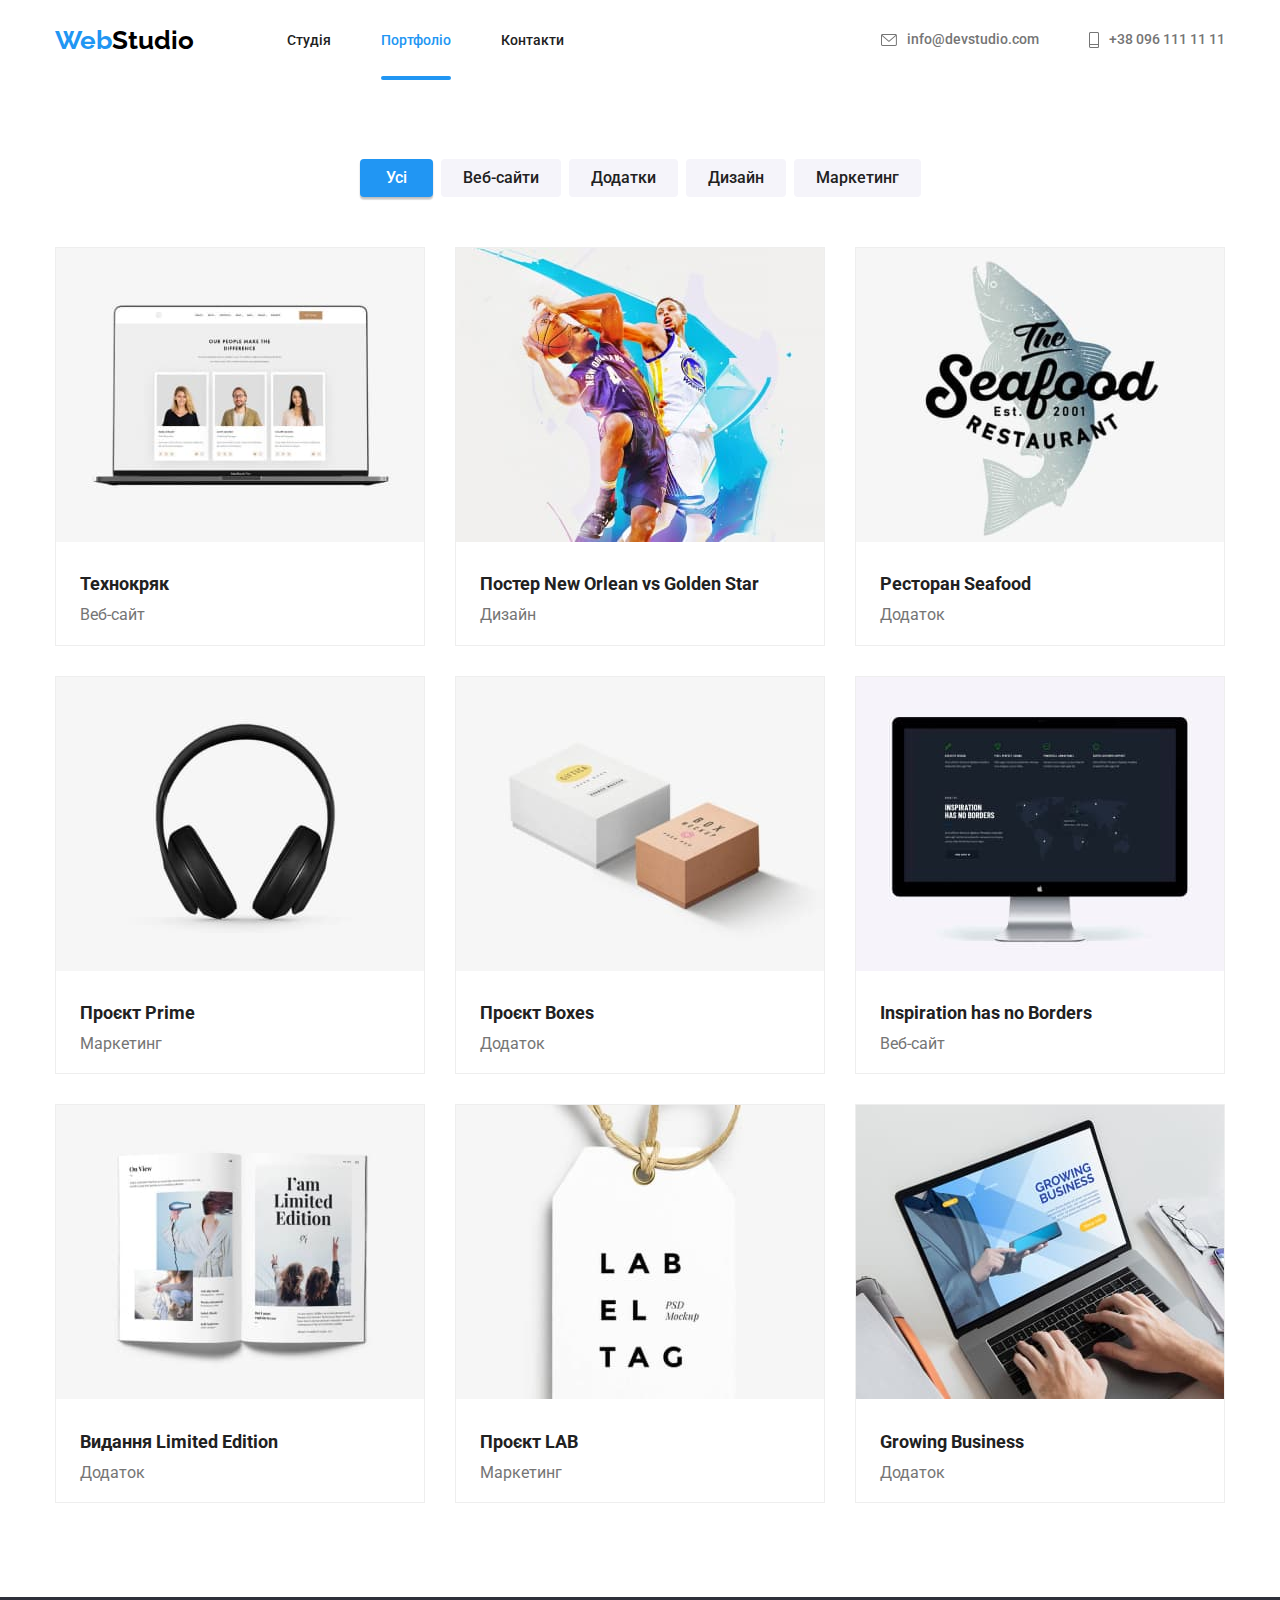
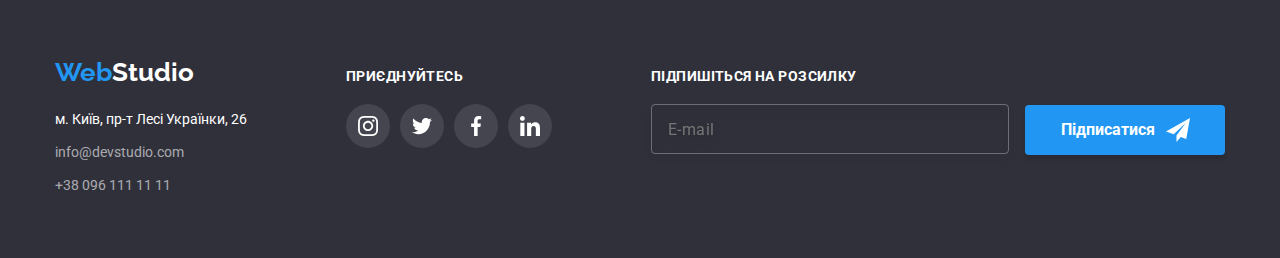
==== portfolio.html @ 7a212b65 "Initial commit" ====
<!DOCTYPE html>
<html lang="uk">

<head>
  <meta charset="UTF-8">
  <meta http-equiv="X-UA-Compatible" content="IE=edge">
  <meta name="viewport" content="width=device-width, initial-scale=1.0">
  <!-- <link rel="preconnect" href="https://fonts.googleapis.com">
  <link rel="preconnect" href="https://fonts.gstatic.com" crossorigin> -->
  <link href="https://fonts.googleapis.com/css2?family=Raleway:wght@700&family=Roboto:wght@400;500;700;900&display=swap"
    rel="stylesheet">
  <link rel="stylesheet" href="https://cdnjs.cloudflare.com/ajax/libs/modern-normalize/1.1.0/modern-normalize.min.css">
  <title>WebStudio Портфоліо</title>
  <link rel="stylesheet" href="./css/styles.css">
</head>

<body>
  <!-- шапка сайта с навигацией -->
  <header class="page-header">
    <div class="container inner">
      <nav class="main-nav">
        <a href="./index.html" class="logo link">
          <p lang="en"><span>Web</span>Studio</p>
        </a>
        <ul class="site-nav list">
          <li class="item"><a href="./index.html" class="link ">
              Студія</a></li>
          <li class="item"><a href="./portfolio.html" class="link current">Портфоліо</a></li>
          <li class="item"> <a href="" class="link">Контакти</a></li>
        </ul>
      </nav>

      <ul class="address-nav list">
        <li class="item">
          <a href="mailto:info@devstudio.com" class="link">
            <svg class="mail">
              <use href="./images/sprite.svg#mail"></use>
            </svg>
            info@devstudio.com</a>
        </li>
        <li class="item">
          <a href="tel:+380961111111" class="link">
            <svg class="phone">
              <use href="./images/sprite.svg#phone"></use>
            </svg>
            +38 096 111 11 11</a>
        </li>
      </ul>
    </div>
  </header>
  <main>
    <section>
      <div class="container portfolio-box">
        <ul class="section-filtr list">
          <!-- уточнить secondary на каждую кнопку -->
          <li class="item"><button class="btn primary" type="button">Усі</button></li>
          <li class="item"><button class="btn secondary" type="button">Веб-сайти</button></li>
          <li class="item"><button class="btn secondary" type="button">Додатки</button></li>
          <li class="item"><button class="btn secondary" type="button">Дизайн</button></li>
          <li class="item"><button class="btn secondary" type="button">Маркетинг</button></li>
        </ul>
        <!-- загловок скрыть -->
        <h1 class="section-portfolio hide">портфолио</h1>
        <ul class="portfolio-list list">
          <li class="portfolio-item">

            <a class="link" href="">
              <div class="popup">
                <img src="./images/site121.jpg" alt="Технокряк" width="370">
                <div class="popup-text">
                  <p>
                    Ресурс пропонує комплексні пропозиції з
                    різним рівнем функціоналу та сервісів.
                    Все це дозволить відвідувачу отримати вичерпні відомості про компанію чи приватну особу.
                  </p>
                </div>
              </div>
              <div class="wrapper">
                <h2 class="title">Технокряк</h2>
                <p>Веб-сайт</p>
              </div>
            </a>
          </li>
          <li class="portfolio-item">
            <a class="link" href="">
              <div class="popup">
                <img src="./images/post122.jpg" alt="Постер New Orlean vs Golden Star" width="370">
                <div class="popup-text">
                  <p>
                    Ресурс пропонує комплексні пропозиції з
                    різним рівнем функціоналу та сервісів.
                    Все це дозволить відвідувачу отримати вичерпні відомості про компанію чи приватну особу.
                  </p>
                </div>
              </div>
              <div class="wrapper">
                <h2 class="title">Постер <span lang="en">New Orlean vs Golden Star</span></h2>
                <p>Дизайн</p>
              </div>
            </a>
          </li>
          <li class="portfolio-item">
            <a class="link" href="">
              <div class="popup">
                <img src="./images/rest123.jpg" alt="Ресторан Seafood" width="370">
                <div class="popup-text">
                  <p>
                    Ресурс пропонує комплексні пропозиції з
                    різним рівнем функціоналу та сервісів.
                    Все це дозволить відвідувачу отримати вичерпні відомості про компанію чи приватну особу.
                  </p>
                </div>
              </div>
              <div class="wrapper">
                <h2 class="title">Ресторан <span lang="en">Seafood</span></h2>
                <p>Додаток</p>
              </div>
            </a>
          </li>
          <li class="portfolio-item">
            <a class="link" href="">
              <div class="popup">
                <img src="./images/proge124.jpg" alt="Проєкт Prime" width="370">
                <div class="popup-text">
                  <p>
                    Ресурс пропонує комплексні пропозиції з
                    різним рівнем функціоналу та сервісів.
                    Все це дозволить відвідувачу отримати вичерпні відомості про компанію чи приватну особу.
                  </p>
                </div>
              </div>
              <div class="wrapper">
                <h2 class="title">Проєкт <span lang="en">Prime</span></h2>
                <p>Маркетинг</p>
              </div>
            </a>
          </li>
          <li class="portfolio-item">
            <a class="link" href="">
              <div class="popup">
                <img src="./images/proge225.jpg" alt="Проєкт Boxes" width="370">
                <div class="popup-text">
                  <p>
                    Ресурс пропонує комплексні пропозиції з
                    різним рівнем функціоналу та сервісів.
                    Все це дозволить відвідувачу отримати вичерпні відомості про компанію чи приватну особу.
                  </p>
                </div>
              </div>
              <div class="wrapper">
                <h2 class="title">Проєкт <span lang="en">Boxes</span></h2>
                <p>Додаток</p>
              </div>
            </a>
          </li>
          <li class="portfolio-item">
            <a class="link" href="">
              <div class="popup">
                <img src="./images/site226.jpg" alt="Inspiration has no Borders" width="370">
                <div class="popup-text">
                  <p>
                    Ресурс пропонує комплексні пропозиції з
                    різним рівнем функціоналу та сервісів.
                    Все це дозволить відвідувачу отримати вичерпні відомості про компанію чи приватну особу.
                  </p>
                </div>
              </div>
              <div class="wrapper">
                <h2 class="title"><span lang="en">Inspiration has no Borders</span></h2>
                <p>Веб-сайт</p>
              </div>
            </a>
          </li>
          <li class="portfolio-item">
            <a class="link" href="">
              <div class="popup">
                <img src="./images/book127.jpg" alt="Видання Limited Edition" width="370">
                <div class="popup-text">
                  <p>
                    Ресурс пропонує комплексні пропозиції з
                    різним рівнем функціоналу та сервісів.
                    Все це дозволить відвідувачу отримати вичерпні відомості про компанію чи приватну особу.
                  </p>
                </div>
              </div>
              <div class="wrapper">
                <h2 class="title">Видання <span lang="en">Limited Edition</span></h2>
                <p>Додаток</p>
              </div>
            </a>
          </li>
          <li class="portfolio-item">
            <a class="link" href="">
              <div class="popup">
                <img src="./images/proge328.jpg" alt="роєкт LAB" width="370">

                <div class="popup-text">
                  <p>
                    Ресурс пропонує комплексні пропозиції з
                    різним рівнем функціоналу та сервісів.
                    Все це дозволить відвідувачу отримати вичерпні відомості про компанію чи приватну особу.
                  </p>
                </div>
              </div>
              <div class="wrapper">
                <h2 class="title">Проєкт <span lang="en">LAB</span></h2>
                <p>Маркетинг</p>
              </div>
            </a>
          </li>
          <li class="portfolio-item">
            <a class="link" href="">
              <div class="popup">
                <img src="./images/app129.jpg" alt="Growing Business" width="370">
                <div class="popup-text">
                  <p>
                    Ресурс пропонує комплексні пропозиції з
                    різним рівнем функціоналу та сервісів.
                    Все це дозволить відвідувачу отримати вичерпні відомості про компанію чи приватну особу.
                  </p>
                </div>
              </div>
              <div class="wrapper">
                <h2 class="title"><span lang="en">Growing Business</span></h2>
                <p>Додаток</p>
              </div>
            </a>
          </li>
        </ul>
      </div>
    </section>
  </main>


  <!-- футер -->
  <footer class="footer">
    <!-- <section> -->

    <div class="container ">
      <div class="holder">
        <div class="address">
          <a href="./index.html" class="footer-logo link"><span>Web</span>Studio</a>
          <address class="address-list">
            <p>м. Київ, пр-т Лесі Українки, 26</p>
            <ul class="footer-list list">
              <li><a href="mailto:info@devstudio.com" class="link">info@devstudio.com</a></li>
              <li><a href="tel:+380961111111" class="link">+38 096 111 11 11</a></li>
            </ul>
          </address>
        </div>
        <div class="attach">
          <h2 class="attach-title">приєднуйтесь</h2>
          <div class="social">
            <ul class="social-list list">
              <li class="items"> <a class="attach-social-link" href=""><svg class="social-icon">
                    <use href="./images/sprite.svg#instagram"></use>
                  </svg>
                </a> </li>
              <li class="items"> <a class="attach-social-link" href=""><svg class="social-icon">
                    <use href="./images/sprite.svg#twitter"></use>
                  </svg>
                </a> </li>
              <li class="items"> <a class="attach-social-link" href=""><svg class="social-icon">
                    <use href="./images/sprite.svg#facebook"></use>
                  </svg>
                </a> </li>
              <li class="items"> <a class="attach-social-link" href=""><svg class="social-icon">
                    <use href="./images/sprite.svg#linkedin"></use>
                  </svg>
                </a> </li>
            </ul>
          </div>
        </div>
        <div class="form-telegram">
          <h2 class="attach-title">Підпишіться на розсилку</h2>
          <form class="telegram" action="">
            <input class="telegram-input" type="email" name="mail" id="mail" placeholder="E-mail">
            <button class="telegram-btn" type="button">Підписатися
              <svg class="icon">
                <use href="./images/sprite.svg#icon-send"></use>
              </svg>
            </button>
          </form>
        </div>
      </div>
    </div>
    <!-- </section> -->
  </footer>

</body>

</html>
---- css/styles.css ----
:root {
  --primary-text-color: #757575;
  --title-text-color: #212121;
  --accent-color: #2196f3;
  --white-color: #ffffff;
  --color-bg-footer: #2f303a;
  --color-about: #f5f4fa;
  --text-link-footer: rgba(255, 255, 255, 0.6);
  --text-logo-header: #000000;
  --color-box-shadow: 0px 4px 4px rgba(0, 0, 0, 0.15);
  --portfolio-card-borded: #eeeeee;
  --color-icon-primary: #afb1b8;
  --color-attach-bg: rgba(255, 255, 255, 0.1);
  --time-cube: cubic-bezier(0.4, 0, 0.2, 1);
  --back-accent-color:#188ce8;
}

body {
  background-color: var(--white-color);
  color: var(--primary-text-color);
  font-family: "Roboto", sans-serif;
}
h3,
p{
  margin: 0;
  padding: 0;
}
.link {
  text-decoration: none;
  color: inherit;
}

.list {
  list-style: none;
  padding: 0;
  margin: 0;
}
/* цвет основного текста #757575 */
/* вторичный цвет текста #212121 */
/* синий цвет #2196F3 */
/* цвет телефона и email футере rgba(255, 255, 255, 0.6); */
/* белый цвет #ffffff */
/* цвет лого в header #000000 */
/* цвет футера и мейн #2F303A; */
/* цвет секции о нас  #F5F4FA */
/* cubic-bezier(0.4, 0, 0.2, 1) */
/* шапка сайта с навигацией  */
/* логотип */
/* .page-header{
  background-color: rgb(186, 208, 186);
} */
.container {
  margin-left: auto;
  margin-right: auto;
  width: 1200px;
  /* outline: 3px solid red; */
  padding-left: 15px;
  padding-right: 15px;
}

.logo {
  /* display: inline-block; */
  color: var(--text-logo-header);
  font-family: "Raleway", sans-serif;
  font-weight: 700;
  font-size: 26px;
  line-height: 1.19;
  /* background-color: green; */
}

.logo > p {
  margin: 0;
  padding: 0;
}

.logo span {
  color: var(--accent-color);
}

/* блок навигации */
.inner {
  display: flex;
  align-items: center;
}

.main-nav {
  display: flex;
  align-items: center;
}

.site-nav {
  display: flex;
  /* align-items: center; */
  margin-left: 93px;
}

.site-nav .item + .item {
  margin-left: 50px;
}

/* .site-nav .item{
  outline: 1px solid red;
} */
.site-nav .link {
  position: relative;
  color: var(--title-text-color);
  font-weight: 500;
  font-size: 14px;
  line-height: 1.14;
  padding: 32px 0 32px;
  transition: color 250ms var(--time-cube);
}
.site-nav .link.current::after {
  position: absolute;
  content: "";
  width: 100%;
  height: 4px;
  background-color: var(--accent-color);
  left: 0;
  bottom: 0;
  border-radius: 2px;
  /* opacity: 0.2;
transform: scaleX(0);
transition: transform 250ms var(--time-cube); */
}

.site-nav .link:hover,
.site-nav .link:focus {
  color: var(--accent-color);
}

/* .site-nav .link:hover,
.site-nav .link:focus, 
.site-nav .link:hover::after{
  opacity: 1;
  transform: scaleX(1);

} */

.site-nav .link.current {
  color: var(--accent-color);
}

/* блок адреса и телефона */

.address-nav {
  display: flex;
  align-items: center;
  margin-left: auto;
}

.address-nav .link {
  display: flex;
  align-items: center;
  color: var(--primary-text-color);
  font-weight: 500;
  font-size: 14px;
  line-height: 1.14;
  padding: 32px 0 32px;
  transition: color 250ms var(--time-cube);
}

.address-nav .link:hover,
.address-nav .link:focus {
  color: var(--accent-color);
}

.address-nav .item + .item {
  margin-left: 50px;
}
/* Уточнить по выравниванию и по inline-flex */
/* .address-nav ::before{
  display: inline-flex;
content: "";
align-self: flex-end;

background-size: contain;
margin-right: 10px;
}
/*  
.address-nav .mail::before{
  width: 16px;
  height: 12px;
  background-image: url(../images/mail.svg);
}
*/
.address-nav .mail {
  margin-right: 10px;
  align-items: center;
  width: 16px;
  height: 12px;
  fill: currentColor;
}

.address-nav .phone {
  margin-right: 10px;
  width: 10px;
  height: 16px;
  fill: currentColor;
}

.page-header {
  border-bottom: 1px solid var(--color-border-header);
}
/* блок майн */
/* блок секция */
/* Deskription */
.section {
  margin-bottom: 94px;
}

.deskription {
  padding-top: 200px;
  background-color: var(--color-bg-footer);
  text-align: center;
  margin-bottom: 94px;
}

.deskription-title {
  /* width: 696px; */
  box-sizing: content-box;
  /* margin: 0 auto; */
  margin: 0;
  /* margin-left: auto;
  margin-right: auto; */
  color: var(--white-color);
  font-weight: 900;
  font-size: 44px;
  line-height: 1.36;
  text-align: center;
  letter-spacing: 0.06em;
  text-transform: uppercase;
}

.overlay {
  height: 600px;
  max-width: 1600px;
  margin-left: auto;
  margin-right: auto;
  background-image: linear-gradient(
      to right,
      rgba(47, 48, 58, 0.4),
      rgba(47, 48, 58, 0.4)
    ),
    url(../images/hero2.jpg);
  background-size: cover;
  background-repeat: no-repeat;
  background-position: center;
}

/* button */
.deskription-button {
  display: inline-block;
  margin-top: 30px;
  min-width: 215px;
  box-shadow: var(--color-box-shadow);
  border-radius: 4px;
  padding: 10px 32px;
  border-color: transparent;
  color: var(--white-color);
  background-color: var(--accent-color);
  font-weight: 700;
  font-size: 16px;
  line-height: 1.88;
  cursor: pointer;
  text-align: center;
  transition: background-color 250ms var(--time-cube);
}

.deskription-button:hover,
.deskription-button:focus {
  background-color:var(--back-accent-color);
}
/* цвет заголовков всех секций */
.section-title {
  color: var(--title-text-color);
  font-weight: 700;
  font-size: 36px;
  line-height: 1.16;
  text-align: center;
  margin: 0 0 50px;
  padding: 0;
}

.hide {
  display: none;
}

/* feature */

.feature-list p {
  margin: 0;
  padding: 0;
}

.feature-list {
  display: flex;
  margin: 0;
  padding: 0;
  color: var(--primary-text-color);
  font-weight: 400;
  font-size: 14px;
  line-height: 1.71;
}

.feature-list .item + .item {
  margin-left: 30px;
}

.feature-list .title {
  margin: 30px 0 10px;
  color: var(--title-text-color);
  font-weight: 700;
  font-size: 14px;
  line-height: 1.14;
  text-transform: uppercase;
}

.feature-list .item {
  width: 270px;
}

.feature-list .wrapper {
  display: flex;
  align-items: center;
  justify-content: center;
  height: 120px;
  background-color: var(--color-about);

  border-radius: 4px;
}

.feature-list .icon {
  width: 70px;
  height: 70px;
}

/* work */
.work {
  display: flex;
}

.work .item + .item {
  margin-left: 30px;
}

.work p {
  margin: 0;
  padding: 0;
}
.work .thumb {
  position: relative;
}
.work .aside {
  position: absolute;
  bottom: 0;
  left: 0;
  width: 100%;
  height: 70px;
  font-weight: 700;
  background-color: rgba(47, 48, 58, 0.8);
  font-size: 14px;
  line-height: 1.14;
  text-align: center;
  letter-spacing: 0.03em;
  text-transform: uppercase;
  color: var(--white-color);

  padding-top: 27px;
}

/* about */
.about {
  background-color: var(--color-about);
  padding-top: 94px;
  padding-bottom: 94px;
  margin-bottom: 0;
}

.about-list {
  display: flex;
  color: var(--primary-text-color);
  font-weight: 400;
  font-size: 16px;
  line-height: 1.18;
  text-align: center;
}

.about-list .title {
  color: var(--title-text-color);
  font-weight: 500;
  font-size: 16px;
  line-height: 1.18;
  text-align: center;
  margin-bottom: 10px;
  /* margin: 30px 0 0 0; */
}
.about-list .item {
  display: flex;
  align-items: center;
  flex-direction: column;
  box-shadow: 0px 1px 3px rgba(0, 0, 0, 0.12), 0px 1px 1px rgba(0, 0, 0, 0.14),
    0px 2px 1px rgba(0, 0, 0, 0.2);
  border-radius: 0px 0px 4px 4px;
  background-color: var(--white-color);
}

.about-wrapper{
padding-top: 30px;
padding-bottom: 16px;
}
/* .about-list p {
  margin: 10px 0 30px 0;
} */

.about-list .item + .item {
  margin-left: 30px;
}

.social {
  display: flex;
  margin-bottom: 30px;
}

.social-list {
  display: flex;
  width: 206px;
  align-items: center;
}

.social-list .social-link {
  color: var(--color-icon-primary);
  display: flex;
  width: 44px;
  height: 44px;
  border-radius: 50%;
  align-items: center;
  justify-content: center;
  transition: background-color 250ms var(--time-cube),
    color 250ms var(--time-cube);
}

.social-link:hover,
.social-link:focus {
  color: var(--white-color);
  background-color: var(--accent-color);
}

.social-list .items + .items {
  margin-left: 10px;
}

.social-list .social-icon {
  fill: currentColor;
  width: 20px;
  height: 20px;
}

/* client */
.client {
  margin-top: 94px;
}

.client-list {
  display: flex;
}

.client .item {
  display: flex;
  justify-content: center;
  align-items: center;

  margin: 0;
}

.client-link {
  display: inline-flex;
  color: var(--color-icon-primary);
  border: 1px solid;
  border-radius: 4px;
  align-items: center;
  height: 92px;
  width: 170px;
  transition: color 250ms var(--time-cube);
}

.client-list .icon {
  fill: currentColor;
  list-style: none;
  width: 170px;
  height: 60px;
  margin: 0;
  padding: 0;
}

.client-link:focus,
.client-link:hover {
  color: var(--accent-color);
}

.client .item + .item {
  margin-left: 30px;
}

/* footer */
.footer {
  background-color: var(--color-bg-footer);
}

.holder {
  display: flex;
  align-items: baseline;
  justify-content: space-between;
}
.footer-logo {
  display: inline-block;
  color: var(--white-color);
  font-family: "Raleway", sans-serif;
  font-weight: 700;
  font-size: 26px;
  line-height: 1.19;
  margin-top: 60px;
}

.footer-logo span {
  color: var(--accent-color);
}

.address-list {
  color: var(--white-color);
  font-weight: 400;
  font-size: 14px;
  line-height: 1.71;
  font-style: normal;
  margin-top: 20px;
}

.address-list p {
  margin: 9px 0 0 0;
}

.address-list .link {
  color: var(--text-link-footer);
}

.footer-list {
  font-weight: 400;
  font-size: 14px;
  line-height: 1.71;
  font-style: normal;
  gap: 9px;
  display: flex;
  margin-top: 9px;
  margin-bottom: 60px;
  flex-direction: column;
}
.footer-list .link {
  color: var(--text-link-footer);
  transition: color 250ms var(--time-cube);
}

.footer-list .link:hover,
.footer-list .link:focus {
  color: var(--accent-color);
}

.footer-list .item {
  margin-top: 9px;
}



.attach-title {
  color: var(--white-color);
  font-weight: 700;
  font-size: 14px;
  line-height: 16px;
  letter-spacing: 0.03em;
  text-transform: uppercase;
  margin-bottom: 20px;
}

.social-list .attach-social-link {
  background-color: var(--color-attach-bg);
  color: var(--white-color);
  display: flex;
  width: 44px;
  height: 44px;
  border-radius: 50%;
  align-items: center;
  justify-content: center;
  transition: background-color 250ms var(--time-cube);
}

.attach-social-link:hover,
.attach-social-link:focus {
  background-color: var(--accent-color);
}


.telegram input {
  background-color: transparent;
  width: 358px;
  height: 50px;
  border: 1px solid rgba(255, 255, 255, 0.3);
  filter: drop-shadow(0px 4px 4px rgba(0, 0, 0, 0.15));
  border-radius: 4px;
  font-weight: 400;
  font-size: 16px;
  line-height: 1.25;
  display: inline-block;
  align-items: center;
  letter-spacing: 0.03em;
  color:var(--text-link-footer);
  padding-top: 15px;
  padding-left: 16px;
  padding-bottom: 15px;
  margin-right: 12px;
  outline: transparent;
}
.telegram input:focus {
  border-color:var(--text-link-footer);
}
.telegram-btn {
  display: inline-flex;
  min-width: 200px;
  height: 50px;
  padding: 10px 28px;
  box-shadow: var(--color-box-shadow);
  border-radius: 4px;
  border-color: transparent;
  color: var(--white-color);
  background-color: var(--accent-color);
  font-weight: 700;
  font-size: 16px;
  line-height: 1.88;
  cursor: pointer;
  text-align: left;
  align-items: center;
  justify-content: space-around;
  transition: background-color 250ms var(--time-cube);
}
.telegram-btn .icon {
  fill: currentColor;
  width: 24px;
  height: 24px;
}

.telegram-btn:hover,
.telegram-btn:focus {
  background-color:var(--back-accent-color);
}
/* sjgerhglkhdgkldklfgndjklvberghgwoe;hgp;ergvn;dgneosrgnbfjksdgrgsegbusoedgvboudrgbheuorbho */
/* PORTFOLIO */
.portfolio-box {
  padding-top: 79px;
  padding-bottom: 94px;
}

.section-filtr {
  display: flex;
  align-items: center;
  justify-content: center;
  margin-bottom: 50px;
}

.btn {
  display: inline-block;
  color: var(--title-text-color);
  background-color: var(--color-about);
  font-weight: 500;
  font-size: 16px;
  line-height: 1.62;
  text-align: center;
  cursor: pointer;
  min-width: 73px;
  padding: 6px 22px;

  border-radius: 4px;
  border: transparent;
  transition: background-color 250ms var(--time-cube);
}

.btn.primary {
  color: var(--white-color);
  background-color: var(--accent-color);
  box-shadow: 0px 3px 1px rgba(0, 0, 0, 0.1), 0px 1px 2px rgba(0, 0, 0, 0.08),
    0px 2px 2px rgba(0, 0, 0, 0.12);
}

.btn.secondary {
  color: var(--title-text-color);
  background-color: var(--color-about);
}

.section-filtr .btn:hover,
.section-filtr .btn:focus {
  color: var(--white-color);
  background-color: var(--accent-color);
  box-shadow: 0px 3px 1px rgba(0, 0, 0, 0.1), 0px 1px 2px rgba(0, 0, 0, 0.08),
    0px 2px 2px rgba(0, 0, 0, 0.12);
}

.section-filtr .item + .item {
  margin-left: 8px;
}
/* ++++++++++++стили карточек +++++++++++++++++++++++++*/

.portfolio-list {
  display: flex;
  flex-wrap: wrap;
  gap:30px;

}

.portfolio-list .wrapper {
  font-size: 16px;
  margin-left: 24px;
  padding-bottom: 20px;
}

.portfolio-list .title {
  color: var(--title-text-color);
  font-weight: 700;
  font-size: 18px;
  line-height: 2;
  margin: 20px 0 0 0;
}

.portfolio-list p {
  margin-top: 4px;
}

.portfolio-item {
  width: 370px;
  /* margin: 15px; */
  /* margin-right: 30px;
  margin-bottom: 30px; bjbjbjjj*/

  border: 1px solid var(--portfolio-card-borded);
  transition: box-shadow 250ms var(--time-cube);
}

.portfolio-item .link:hover,
.portfolio-item .link:focus {
  border: 0;
  box-shadow: 0px 1px 1px rgba(0, 0, 0, 0.12), 0px 4px 4px rgba(0, 0, 0, 0.06),
    1px 4px 6px rgba(0, 0, 0, 0.16);
}

/* .portfolio-item::before{
 outline: 1px solid red;
 width: 100%;
 height: 100%;
 position: absolute;
 top: 0;
 left: 0;
background-color:  rgba(33, 150, 243, 0.5);
} */

.portfolio-item:nth-child(3n) {
  margin-right: 0;
}

.portfolio-item:nth-last-child(-n + 3) {
  margin-bottom: 0;
}

.popup {
  position: relative;
  overflow: hidden;
}

.portfolio-item .link:hover .popup-text,
.portfolio-item .link:focus .popup-text 
{
  transform: translateY(0);
}
.popup-text {
  position: absolute;
  display: inline-block;
  width: 100%;
  height: 100%;
  top: 0;
  left: 0;
  margin-left: auto;
  margin-right: auto;
  color: var(--white-color);
  background-color: rgba(33, 150, 243, 0.9);
  transform: translateY(140%);
  transition: transform 250ms var(--time-cube);
}
.popup-text p {
  margin: 63px 24px;
  font-weight: 400;
  font-size: 18px;
  line-height: 1.56;
  letter-spacing: 0.03em;
}

/* ==========================MODAL============================================= */

.backdrop {
  position: fixed;
  top: 0;
  left: 0;
  width: 100%;
  height: 100%;
  background-color: rgba(0, 0, 0, 0.2);
  transition: opacity 250ms var(--time-cube);
  opacity: 1;
  visibility: visible;
}
.backdrop.is-hidden {
  opacity: 0;
  pointer-events: none;
  visibility: hidden;
}
.backdrop.is-hidden .modal {
  opacity: 0;
}

.modal {
  position: relative;
  width: 528px;
  height: 581px;
  background-color: var(--white-color);
  box-shadow: 0px 1px 3px rgba(0, 0, 0, 0.12), 0px 1px 1px rgba(0, 0, 0, 0.14),
    0px 2px 1px rgba(0, 0, 0, 0.2);
  border-radius: 4px;
  left: 50%;
  top: 50%;
  transform: translate(-50%, -50%);
  transition: opacity 250ms var(--time-cube);
  opacity: 1;
  visibility: visible;
}

.btn-modal {
  position: fixed;
  top: 8px;
  right: 8px;
  display: flex;
  align-items: center;
  justify-items: center;
  width: 30px;
  height: 30px;
  border-color: rgba(0, 0, 0, 0.1);
  border-radius: 50%;
  background-color: var(--white-color);
  cursor: pointer;
  transition: color 250ms var(--time-cube);
}
.modal-icon {
  fill: currentColor;
  width: 30px;
  height: 30px;
  list-style: none;
}

.btn-modal:hover,
.btn-modal:focus {
  color: var(--accent-color);
}
.modal-form {
  padding: 40px;
  display: flex;
  flex-direction: column;
  align-items: center;
  font-weight: 400;
  font-size: 12px;
  line-height: 1.16;
  letter-spacing: 0.01em;
  color: var(--primary-text-color);
}
.modal-form h2 {
  font-weight: 700;
  font-size: 20px;
  line-height: 1.15;
  text-align: center;
  letter-spacing: 0.03em;
  color: var(--title-text-color);
  margin-top: 0;
  margin-bottom: 12px;
  padding: 0;
}

.form-fild {
  position: relative;
  display: flex;
  flex-direction: column;
  margin-bottom: 10px;
}
.form-input {
  border: 1px solid rgba(33, 33, 33, 0.2);
  border-radius: 4px;
  font-size: 14px;
  width: 448px;
  height: 40px;
  margin-top: 4px;
  padding-left: 42px;
  transition: border-color 250ms var(--time-cube);
}

.form-icon {
  position: absolute;
  display: inline-block;
  fill: currentColor;
  width: 18px;
  height: 18px;
  list-style: none;
  bottom: 11px;
  left: 12px;
  transition: color 250ms var(--time-cube);
}

.form-input:focus,
.form-comment textarea:focus {
  outline: none;
  border-color: var(--accent-color);
}

.form-input:focus + .form-icon {
  color:var(--back-accent-color);
}

.form-comment {
  display: flex;
  flex-direction: column;
  margin: 0;
}
.form-comment textarea {
  margin-top: 4px;
  width: 448px;
  height: 120px;
  border: 1px solid rgba(33, 33, 33, 0.2);
  border-radius: 4px;
  padding: 12px 16px;
  resize: none;
  transition: border-color 250ms var(--time-cube);
}
.form-comment::placeholder {
  font-weight: 400;
  font-size: 12px;
  line-height: 1.16;
  letter-spacing: 0.01em;

  color: rgba(117, 117, 117, 0.5);
}
.politic {
  display: inline-flex;
  margin-top: 20px;
  margin-bottom: 30px;
  font-weight: 400;
  font-size: 14px;
  line-height: 1.71;
  letter-spacing: 0.03em;
  color: var(--primary-text-color);
}
.politic a {
  margin-left: 4px;
  color: var(--accent-color);
  text-underline-position: under;
}

.politic label {
  display: flex;
  align-items: center;
  cursor: pointer;
}

.politic-checkbox {
  appearance: none;
  position: absolute;
}

.politic-icon {
  display: inline-block;
  width: 16px;
  height: 15px;
  border: 2px solid var(--title-text-color);
  border-radius: 2px;
  margin-right: 7px;
}
.politic-checkbox:checked + .politic-icon {
  padding-top: 1px;
  background-color: #2196f3;
  background-image: url(../images/Vector.svg);
  background-repeat: no-repeat;
  background-size: contain;
  background-origin: content-box;
  border-color: #2196f3;
}

.form-button {
  display: inline-block;
  min-width: 200px;
  box-shadow: var(--color-box-shadow);
  border-radius: 4px;
  padding: 10px 52px;
  border-color: transparent;
  color: var(--white-color);
  background-color: var(--accent-color);
  font-weight: 700;
  font-size: 16px;
  line-height: 1.88;
  letter-spacing: 0.06em;
  cursor: pointer;
  text-align: center;
  transition: background-color 250ms var(--time-cube);
}

.form-button:hover,
.form-button:focus {
  background-color:var(--back-accent-color);
}

/* sdggggggggggggggggggggggggggggggggggggggggggggggggggggggggggggggggggggggggggggggggggggggggg */
/* transform: scale(0) rotate(360deg);
  transition: all 250ms var(--time-cube); */
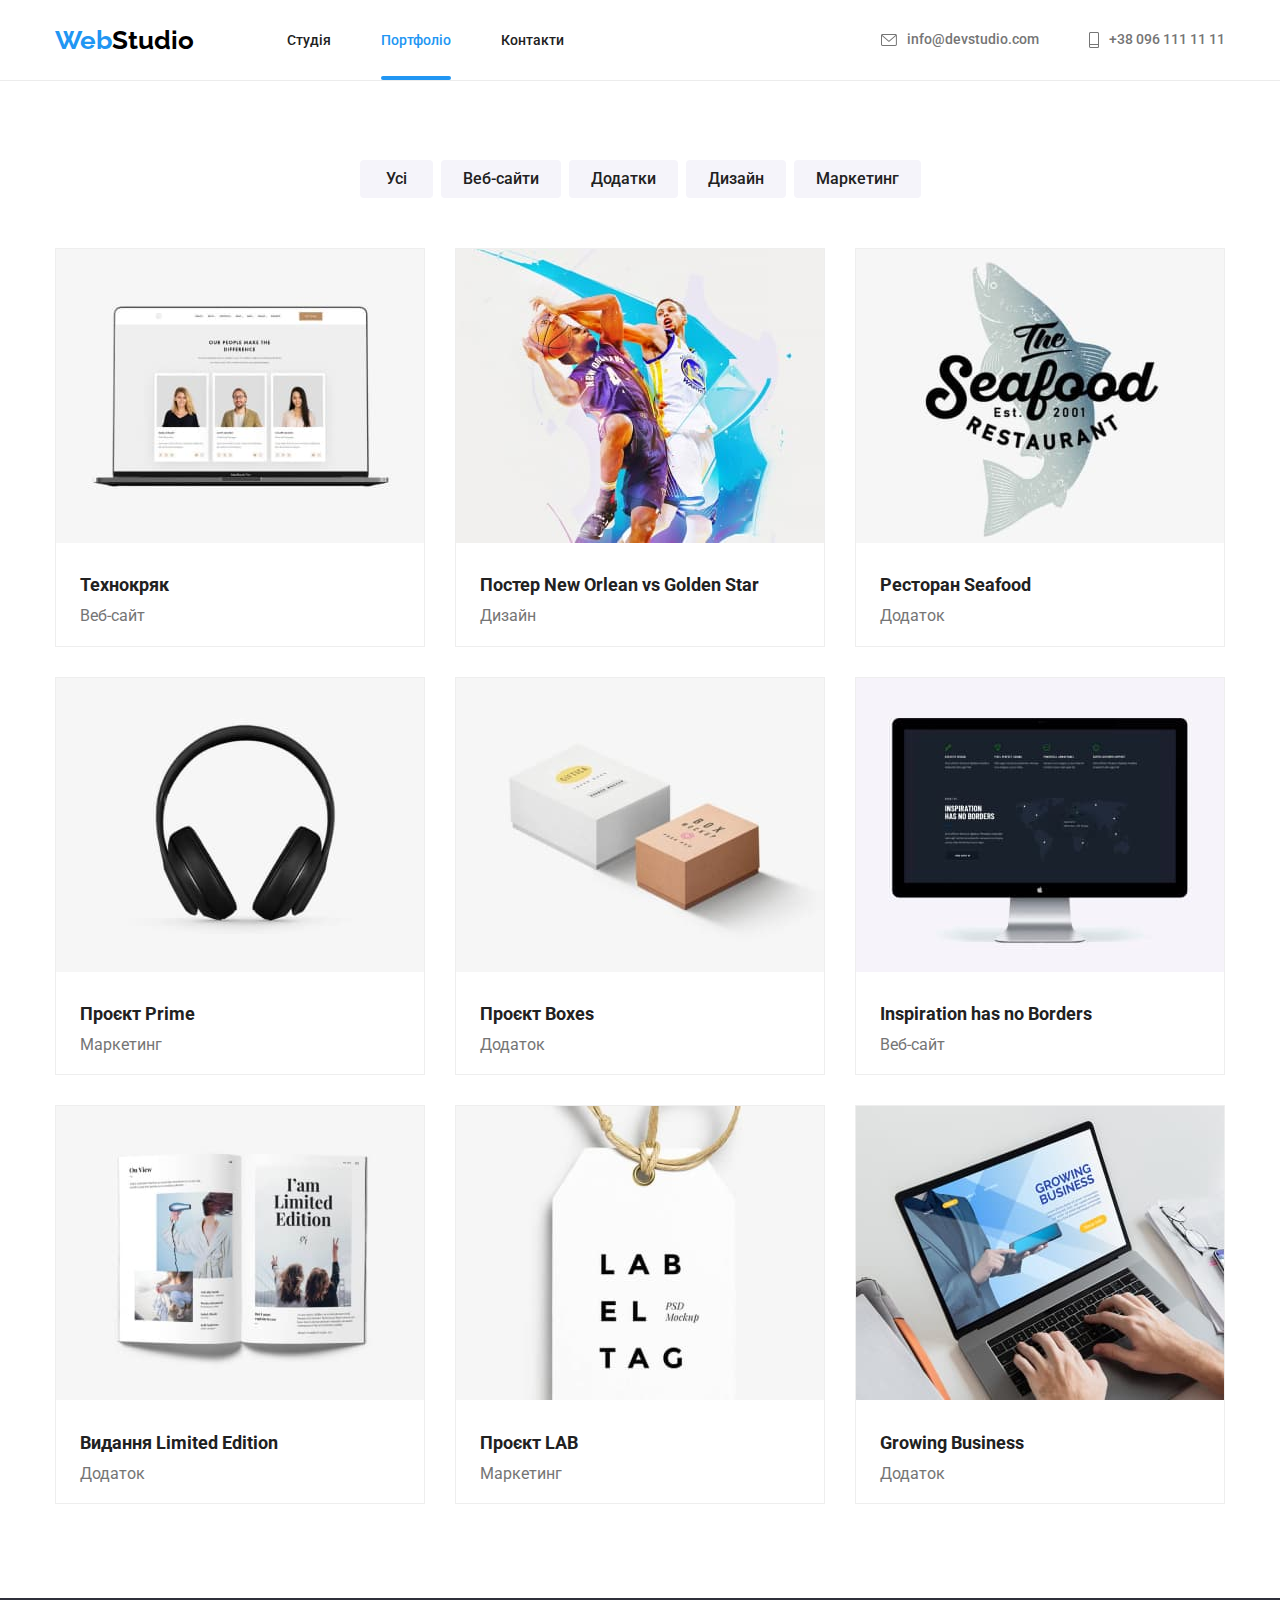
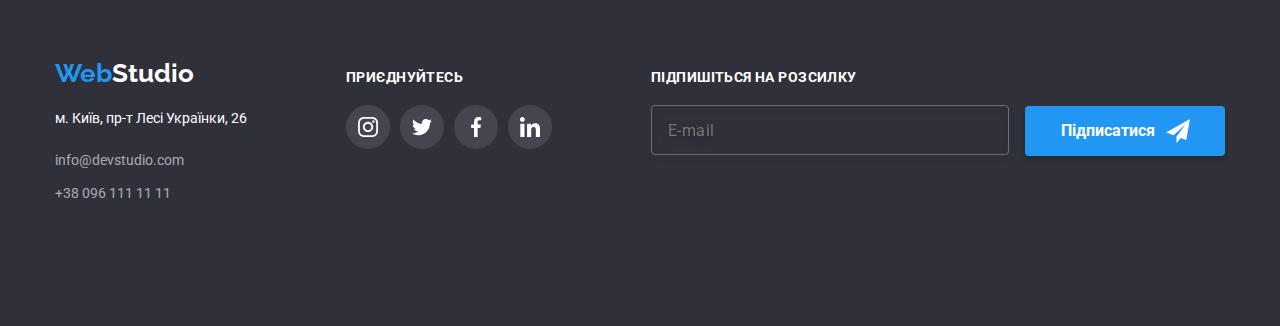
==== commit 8bf04534: "pre fix" ====
--- a/portfolio.html
+++ b/portfolio.html
@@ -11,7 +11,7 @@
     rel="stylesheet">
   <link rel="stylesheet" href="https://cdnjs.cloudflare.com/ajax/libs/modern-normalize/1.1.0/modern-normalize.min.css">
   <title>WebStudio Портфоліо</title>
-  <link rel="stylesheet" href="./css/styles.css">
+  <link rel="stylesheet" href="./css/main.min.css">
 </head>
 
 <body>
@@ -19,28 +19,28 @@
   <header class="page-header">
     <div class="container inner">
       <nav class="main-nav">
-        <a href="./index.html" class="logo link">
+        <a href="./index.html" class="main-nav__logo link">
           <p lang="en"><span>Web</span>Studio</p>
         </a>
-        <ul class="site-nav list">
-          <li class="item"><a href="./index.html" class="link ">
+        <ul class="site-nav ">
+          <li class="site-nav__item"><a href="./index.html" class="site-nav__link link">
               Студія</a></li>
-          <li class="item"><a href="./portfolio.html" class="link current">Портфоліо</a></li>
-          <li class="item"> <a href="" class="link">Контакти</a></li>
+          <li class="site-nav__item"><a href="./portfolio.html" class="site-nav__link current link">Портфоліо</a></li>
+          <li class="site-nav__item"> <a href="" class="site-nav__link link">Контакти</a></li>
         </ul>
       </nav>
 
-      <ul class="address-nav list">
-        <li class="item">
-          <a href="mailto:info@devstudio.com" class="link">
-            <svg class="mail">
+      <ul class="address-nav">
+        <li class="address-nav__item">
+          <a href="mailto:info@devstudio.com" class="address-nav__link link">
+            <svg class="address-nav__mail">
               <use href="./images/sprite.svg#mail"></use>
             </svg>
             info@devstudio.com</a>
         </li>
-        <li class="item">
-          <a href="tel:+380961111111" class="link">
-            <svg class="phone">
+        <li class="address-nav__item">
+          <a href="tel:+380961111111" class="address-nav__link link">
+            <svg class="address-nav__phone">
               <use href="./images/sprite.svg#phone"></use>
             </svg>
             +38 096 111 11 11</a>
@@ -50,178 +50,179 @@
   </header>
   <main>
     <section>
+      <h1 class="section-portfolio hide">портфолио</h1>
       <div class="container portfolio-box">
-        <ul class="section-filtr list">
+        <ul class="filter">
           <!-- уточнить secondary на каждую кнопку -->
-          <li class="item"><button class="btn primary" type="button">Усі</button></li>
-          <li class="item"><button class="btn secondary" type="button">Веб-сайти</button></li>
-          <li class="item"><button class="btn secondary" type="button">Додатки</button></li>
-          <li class="item"><button class="btn secondary" type="button">Дизайн</button></li>
-          <li class="item"><button class="btn secondary" type="button">Маркетинг</button></li>
+          <li class="filter__item"><button class="filter__btn" type="button">Усі</button></li>
+          <li class="filter__item"><button class="filter__btn" type="button">Веб-сайти</button></li>
+          <li class="filter__item"><button class="filter__btn" type="button">Додатки</button></li>
+          <li class="filter__item"><button class="filter__btn" type="button">Дизайн</button></li>
+          <li class="filter__item"><button class="filter__btn " type="button">Маркетинг</button></li>
         </ul>
         <!-- загловок скрыть -->
-        <h1 class="section-portfolio hide">портфолио</h1>
-        <ul class="portfolio-list list">
-          <li class="portfolio-item">
-
-            <a class="link" href="">
-              <div class="popup">
+        <h2 class="section-portfolio hide">работы</h2>
+        <ul class="portfolio">
+          <li class="portfolio__item">
+
+            <a class="portfolio__link link" href="">
+              <div class="portfolio__popup">
                 <img src="./images/site121.jpg" alt="Технокряк" width="370">
-                <div class="popup-text">
-                  <p>
-                    Ресурс пропонує комплексні пропозиції з
-                    різним рівнем функціоналу та сервісів.
-                    Все це дозволить відвідувачу отримати вичерпні відомості про компанію чи приватну особу.
-                  </p>
-                </div>
-              </div>
-              <div class="wrapper">
-                <h2 class="title">Технокряк</h2>
+                <div class="portfolio__popup-text">
+                  <p>
+                    Ресурс пропонує комплексні пропозиції з
+                    різним рівнем функціоналу та сервісів.
+                    Все це дозволить відвідувачу отримати вичерпні відомості про компанію чи приватну особу.
+                  </p>
+                </div>
+              </div>
+              <div class="portfolio__wrapper">
+                <h3 class="portfolio__title">Технокряк</h3>
                 <p>Веб-сайт</p>
               </div>
             </a>
           </li>
-          <li class="portfolio-item">
-            <a class="link" href="">
-              <div class="popup">
+          <li class="portfolio__item">
+            <a class="portfolio__link link" href="">
+              <div class="portfolio__popup">
                 <img src="./images/post122.jpg" alt="Постер New Orlean vs Golden Star" width="370">
-                <div class="popup-text">
-                  <p>
-                    Ресурс пропонує комплексні пропозиції з
-                    різним рівнем функціоналу та сервісів.
-                    Все це дозволить відвідувачу отримати вичерпні відомості про компанію чи приватну особу.
-                  </p>
-                </div>
-              </div>
-              <div class="wrapper">
-                <h2 class="title">Постер <span lang="en">New Orlean vs Golden Star</span></h2>
+                <div class="portfolio__popup-text">
+                  <p>
+                    Ресурс пропонує комплексні пропозиції з
+                    різним рівнем функціоналу та сервісів.
+                    Все це дозволить відвідувачу отримати вичерпні відомості про компанію чи приватну особу.
+                  </p>
+                </div>
+              </div>
+              <div class="portfolio__wrapper">
+                <h3 class="portfolio__title">Постер <span lang="en">New Orlean vs Golden Star</span></h3>
                 <p>Дизайн</p>
               </div>
             </a>
           </li>
-          <li class="portfolio-item">
-            <a class="link" href="">
-              <div class="popup">
+          <li class="portfolio__item">
+            <a class="portfolio__link link" href="">
+              <div class="portfolio__popup">
                 <img src="./images/rest123.jpg" alt="Ресторан Seafood" width="370">
-                <div class="popup-text">
-                  <p>
-                    Ресурс пропонує комплексні пропозиції з
-                    різним рівнем функціоналу та сервісів.
-                    Все це дозволить відвідувачу отримати вичерпні відомості про компанію чи приватну особу.
-                  </p>
-                </div>
-              </div>
-              <div class="wrapper">
-                <h2 class="title">Ресторан <span lang="en">Seafood</span></h2>
-                <p>Додаток</p>
-              </div>
-            </a>
-          </li>
-          <li class="portfolio-item">
-            <a class="link" href="">
-              <div class="popup">
+                <div class="portfolio__popup-text">
+                  <p>
+                    Ресурс пропонує комплексні пропозиції з
+                    різним рівнем функціоналу та сервісів.
+                    Все це дозволить відвідувачу отримати вичерпні відомості про компанію чи приватну особу.
+                  </p>
+                </div>
+              </div>
+              <div class="portfolio__wrapper">
+                <h3 class="portfolio__title">Ресторан <span lang="en">Seafood</span></h3>
+                <p>Додаток</p>
+              </div>
+            </a>
+          </li>
+          <li class="portfolio__item">
+            <a class="portfolio__link link" href="">
+              <div class="portfolio__popup">
                 <img src="./images/proge124.jpg" alt="Проєкт Prime" width="370">
-                <div class="popup-text">
-                  <p>
-                    Ресурс пропонує комплексні пропозиції з
-                    різним рівнем функціоналу та сервісів.
-                    Все це дозволить відвідувачу отримати вичерпні відомості про компанію чи приватну особу.
-                  </p>
-                </div>
-              </div>
-              <div class="wrapper">
-                <h2 class="title">Проєкт <span lang="en">Prime</span></h2>
+                <div class="portfolio__popup-text">
+                  <p>
+                    Ресурс пропонує комплексні пропозиції з
+                    різним рівнем функціоналу та сервісів.
+                    Все це дозволить відвідувачу отримати вичерпні відомості про компанію чи приватну особу.
+                  </p>
+                </div>
+              </div>
+              <div class="portfolio__wrapper">
+                <h3 class="portfolio__title">Проєкт <span lang="en">Prime</span></h3>
                 <p>Маркетинг</p>
               </div>
             </a>
           </li>
-          <li class="portfolio-item">
-            <a class="link" href="">
-              <div class="popup">
+          <li class="portfolio__item">
+            <a class="portfolio__link link" href="">
+              <div class="portfolio__popup">
                 <img src="./images/proge225.jpg" alt="Проєкт Boxes" width="370">
-                <div class="popup-text">
-                  <p>
-                    Ресурс пропонує комплексні пропозиції з
-                    різним рівнем функціоналу та сервісів.
-                    Все це дозволить відвідувачу отримати вичерпні відомості про компанію чи приватну особу.
-                  </p>
-                </div>
-              </div>
-              <div class="wrapper">
-                <h2 class="title">Проєкт <span lang="en">Boxes</span></h2>
-                <p>Додаток</p>
-              </div>
-            </a>
-          </li>
-          <li class="portfolio-item">
-            <a class="link" href="">
-              <div class="popup">
+                <div class="portfolio__popup-text">
+                  <p>
+                    Ресурс пропонує комплексні пропозиції з
+                    різним рівнем функціоналу та сервісів.
+                    Все це дозволить відвідувачу отримати вичерпні відомості про компанію чи приватну особу.
+                  </p>
+                </div>
+              </div>
+              <div class="portfolio__wrapper">
+                <h3 class="portfolio__title">Проєкт <span lang="en">Boxes</span></h3>
+                <p>Додаток</p>
+              </div>
+            </a>
+          </li>
+          <li class="portfolio__item">
+            <a class="portfolio__link link" href="">
+              <div class="portfolio__popup">
                 <img src="./images/site226.jpg" alt="Inspiration has no Borders" width="370">
-                <div class="popup-text">
-                  <p>
-                    Ресурс пропонує комплексні пропозиції з
-                    різним рівнем функціоналу та сервісів.
-                    Все це дозволить відвідувачу отримати вичерпні відомості про компанію чи приватну особу.
-                  </p>
-                </div>
-              </div>
-              <div class="wrapper">
-                <h2 class="title"><span lang="en">Inspiration has no Borders</span></h2>
+                <div class="portfolio__popup-text">
+                  <p>
+                    Ресурс пропонує комплексні пропозиції з
+                    різним рівнем функціоналу та сервісів.
+                    Все це дозволить відвідувачу отримати вичерпні відомості про компанію чи приватну особу.
+                  </p>
+                </div>
+              </div>
+              <div class="portfolio__wrapper">
+                <h3 class="portfolio__title"><span lang="en">Inspiration has no Borders</span></h3>
                 <p>Веб-сайт</p>
               </div>
             </a>
           </li>
-          <li class="portfolio-item">
-            <a class="link" href="">
-              <div class="popup">
+          <li class="portfolio__item">
+            <a class="portfolio__link link" href="">
+              <div class="portfolio__popup">
                 <img src="./images/book127.jpg" alt="Видання Limited Edition" width="370">
-                <div class="popup-text">
-                  <p>
-                    Ресурс пропонує комплексні пропозиції з
-                    різним рівнем функціоналу та сервісів.
-                    Все це дозволить відвідувачу отримати вичерпні відомості про компанію чи приватну особу.
-                  </p>
-                </div>
-              </div>
-              <div class="wrapper">
-                <h2 class="title">Видання <span lang="en">Limited Edition</span></h2>
-                <p>Додаток</p>
-              </div>
-            </a>
-          </li>
-          <li class="portfolio-item">
-            <a class="link" href="">
-              <div class="popup">
+                <div class="portfolio__popup-text">
+                  <p>
+                    Ресурс пропонує комплексні пропозиції з
+                    різним рівнем функціоналу та сервісів.
+                    Все це дозволить відвідувачу отримати вичерпні відомості про компанію чи приватну особу.
+                  </p>
+                </div>
+              </div>
+              <div class="portfolio__wrapper">
+                <h3 class="portfolio__title">Видання <span lang="en">Limited Edition</span></h3>
+                <p>Додаток</p>
+              </div>
+            </a>
+          </li>
+          <li class="portfolio__item">
+            <a class="portfolio__link link" href="">
+              <div class="portfolio__popup">
                 <img src="./images/proge328.jpg" alt="роєкт LAB" width="370">
 
-                <div class="popup-text">
-                  <p>
-                    Ресурс пропонує комплексні пропозиції з
-                    різним рівнем функціоналу та сервісів.
-                    Все це дозволить відвідувачу отримати вичерпні відомості про компанію чи приватну особу.
-                  </p>
-                </div>
-              </div>
-              <div class="wrapper">
-                <h2 class="title">Проєкт <span lang="en">LAB</span></h2>
+                <div class="portfolio__popup-text">
+                  <p>
+                    Ресурс пропонує комплексні пропозиції з
+                    різним рівнем функціоналу та сервісів.
+                    Все це дозволить відвідувачу отримати вичерпні відомості про компанію чи приватну особу.
+                  </p>
+                </div>
+              </div>
+              <div class="portfolio__wrapper">
+                <h3 class="portfolio__title">Проєкт <span lang="en">LAB</span></h3>
                 <p>Маркетинг</p>
               </div>
             </a>
           </li>
-          <li class="portfolio-item">
-            <a class="link" href="">
-              <div class="popup">
+          <li class="portfolio__item">
+            <a class="portfolio__link link" href="">
+              <div class="portfolio__popup">
                 <img src="./images/app129.jpg" alt="Growing Business" width="370">
-                <div class="popup-text">
-                  <p>
-                    Ресурс пропонує комплексні пропозиції з
-                    різним рівнем функціоналу та сервісів.
-                    Все це дозволить відвідувачу отримати вичерпні відомості про компанію чи приватну особу.
-                  </p>
-                </div>
-              </div>
-              <div class="wrapper">
-                <h2 class="title"><span lang="en">Growing Business</span></h2>
+                <div class="portfolio__popup-text">
+                  <p>
+                    Ресурс пропонує комплексні пропозиції з
+                    різним рівнем функціоналу та сервісів.
+                    Все це дозволить відвідувачу отримати вичерпні відомості про компанію чи приватну особу.
+                  </p>
+                </div>
+              </div>
+              <div class="portfolio__wrapper">
+                <h3 class="portfolio__title"><span lang="en">Growing Business</span></h3>
                 <p>Додаток</p>
               </div>
             </a>
@@ -239,32 +240,32 @@
     <div class="container ">
       <div class="holder">
         <div class="address">
-          <a href="./index.html" class="footer-logo link"><span>Web</span>Studio</a>
-          <address class="address-list">
+          <a href="./index.html" class="address__logo link"><span>Web</span>Studio</a>
+          <address class="address__list">
             <p>м. Київ, пр-т Лесі Українки, 26</p>
-            <ul class="footer-list list">
-              <li><a href="mailto:info@devstudio.com" class="link">info@devstudio.com</a></li>
-              <li><a href="tel:+380961111111" class="link">+38 096 111 11 11</a></li>
+            <ul class="address__list">
+              <li><a href="mailto:info@devstudio.com" class="address__link link">info@devstudio.com</a></li>
+              <li><a href="tel:+380961111111" class="address__link link">+38 096 111 11 11</a></li>
             </ul>
           </address>
         </div>
         <div class="attach">
           <h2 class="attach-title">приєднуйтесь</h2>
           <div class="social">
-            <ul class="social-list list">
-              <li class="items"> <a class="attach-social-link" href=""><svg class="social-icon">
+            <ul class="social__list">
+              <li class="social__items"> <a class="social__link--attach" href=""><svg class="social__icon">
                     <use href="./images/sprite.svg#instagram"></use>
                   </svg>
                 </a> </li>
-              <li class="items"> <a class="attach-social-link" href=""><svg class="social-icon">
+              <li class="social__items"> <a class="social__link--attach" href=""><svg class="social__icon">
                     <use href="./images/sprite.svg#twitter"></use>
                   </svg>
                 </a> </li>
-              <li class="items"> <a class="attach-social-link" href=""><svg class="social-icon">
+              <li class="social__items"> <a class="social__link--attach" href=""><svg class="social__icon">
                     <use href="./images/sprite.svg#facebook"></use>
                   </svg>
                 </a> </li>
-              <li class="items"> <a class="attach-social-link" href=""><svg class="social-icon">
+              <li class="social__items"> <a class="social__link--attach" href=""><svg class="social__icon">
                     <use href="./images/sprite.svg#linkedin"></use>
                   </svg>
                 </a> </li>
@@ -274,9 +275,9 @@
         <div class="form-telegram">
           <h2 class="attach-title">Підпишіться на розсилку</h2>
           <form class="telegram" action="">
-            <input class="telegram-input" type="email" name="mail" id="mail" placeholder="E-mail">
-            <button class="telegram-btn" type="button">Підписатися
-              <svg class="icon">
+            <input class="telegram__input" type="email" name="mail" id="mail" placeholder="E-mail">
+            <button class="telegram__btn" type="button">Підписатися
+              <svg class="telegram__icon">
                 <use href="./images/sprite.svg#icon-send"></use>
               </svg>
             </button>
@@ -286,7 +287,6 @@
     </div>
     <!-- </section> -->
   </footer>
-
 </body>
 
 </html>--- a/css/main.min.css
+++ b/css/main.min.css
@@ -0,0 +1 @@
+body{background-color:#fff;color:#757575;font-family:"Roboto",sans-serif}h3,p{margin:0;padding:0}.link{text-decoration:none;color:inherit}ul{padding:0;margin:0;list-style:none}.page-header{border-bottom:1px solid #ececec}.container{width:1200px;margin-left:auto;margin-right:auto;padding-left:15px;padding-right:15px}.inner{display:flex;align-items:center}.main-nav{display:flex;align-items:center}.main-nav__logo{font-family:"Raleway",sans-serif;font-weight:700;font-size:26px;line-height:1.19;color:#000}.main-nav__logo span{color:#2196f3}.site-nav{display:flex;margin-left:93px}.site-nav__item+.site-nav__item{margin-left:50px}.site-nav__link{position:relative;padding:32px 0 32px;font-weight:500;font-size:14px;line-height:1.14;color:#212121;transition:color 250ms cubic-bezier(0.4, 0, 0.2, 1)}.site-nav__link:hover,.site-nav__link:focus{color:#2196f3}.site-nav__link.current{color:#2196f3}.site-nav__link.current::after{position:absolute;content:"";width:100%;height:4px;left:0;bottom:0;border-radius:2px;background-color:#2196f3}.address-nav{display:flex;align-items:center;margin-left:auto}.address-nav__link{display:flex;align-items:center;padding:32px 0 32px;font-weight:500;font-size:14px;line-height:1.14;color:#757575;transition:color 250ms cubic-bezier(0.4, 0, 0.2, 1)}.address-nav__link:hover,.address-nav__link:focus{color:#2196f3}.address-nav__item+.address-nav__item{margin-left:50px}.address-nav__mail{width:16px;height:12px;margin-right:10px;align-items:center;fill:currentColor}.address-nav__phone{width:10px;height:16px;margin-right:10px;fill:currentColor}.section{margin-bottom:94px}.deskription{padding-top:200px;margin-bottom:94px;text-align:center;background-color:#2f303a}.deskription__title{box-sizing:content-box;margin:0;font-weight:900;font-size:44px;line-height:1.36;text-align:center;letter-spacing:.06em;color:#fff;text-transform:uppercase}.overlay{height:600px;max-width:1600px;margin-left:auto;margin-right:auto;background-image:linear-gradient(to right, rgba(47, 48, 58, 0.4), rgba(47, 48, 58, 0.4)),url(../images/hero2.jpg);background-size:cover;background-repeat:no-repeat;background-position:center}.deskription__button{display:inline-block;margin-top:30px;min-width:215px;border-radius:4px;padding:10px 32px;font-weight:700;font-size:16px;line-height:1.88;cursor:pointer;text-align:center;box-shadow:0px 4px 4px rgba(0,0,0,.15);border-color:rgba(0,0,0,0);color:#fff;background-color:#2196f3;transition:background-color 250ms cubic-bezier(0.4, 0, 0.2, 1)}.deskription__button:hover,.deskription__button:focus{background-color:#188ce8}.section-title{margin:0 0 50px;padding:0;font-weight:700;font-size:36px;line-height:1.16;text-align:center;color:#212121}.hide{position:absolute;width:1px;height:1px;margin:-1px;border:0;padding:0;white-space:nowrap;clip-path:inset(100%);clip:rect(0 0 0 0);overflow:hidden}.feature-list{display:flex;margin:0;padding:0;font-weight:400;font-size:14px;line-height:1.71;color:#757575}.feature-list__item+.feature-list__item{margin-left:30px}.feature-list__title{margin:30px 0 10px;font-weight:700;font-size:14px;line-height:1.14;color:#212121;text-transform:uppercase}.feature-list__item{width:270px}.feature-list__wrapper{display:flex;align-items:center;justify-content:center;height:120px;border-radius:4px;background-color:#f5f4fa}.feature-list__icon{width:70px;height:70px}.work{display:flex}.work__item+.work__item{margin-left:30px}.work__thumb{position:relative}.work__aside{position:absolute;width:100%;height:70px;bottom:0;left:0;font-weight:700;padding-top:27px;font-size:14px;line-height:1.14;text-align:center;letter-spacing:.03em;color:#fff;background-color:rgba(47,48,58,.8);text-transform:uppercase}.about{margin-bottom:0;padding-top:94px;padding-bottom:94px;background-color:#f5f4fa}.about-list{display:flex;font-weight:400;font-size:16px;line-height:1.18;text-align:center;color:#757575}.about-list__title{margin-bottom:10px;font-weight:500;font-size:16px;line-height:1.18;text-align:center;color:#212121}.about-list__item{display:flex;align-items:center;flex-direction:column;box-shadow:0px 1px 3px rgba(0,0,0,.12),0px 1px 1px rgba(0,0,0,.14),0px 2px 1px rgba(0,0,0,.2);border-radius:0px 0px 4px 4px;background-color:#fff}.about-list__about-wrapper{padding-top:30px;padding-bottom:16px}.about-list__item+.about-list__item{margin-left:30px}.social{display:flex;margin-bottom:30px}.social__list{display:flex;width:206px;align-items:center}.social__link{display:flex;align-items:center;justify-content:center;width:44px;height:44px;border-radius:50%;color:#afb1b8;transition:background-color 250ms cubic-bezier(0.4, 0, 0.2, 1),color 250ms cubic-bezier(0.4, 0, 0.2, 1)}.social__link:hover,.social__link:focus{color:#fff;background-color:#2196f3}.social__items+.social__items{margin-left:10px}.social__icon{width:20px;height:20px;fill:currentColor}.client{margin-top:94px}.client__list{display:flex}.client__item{display:flex;justify-content:center;align-items:center;margin:0}.client__link{display:inline-flex;align-items:center;height:92px;width:170px;border:1px solid;border-radius:4px;color:#afb1b8;transition:color 250ms cubic-bezier(0.4, 0, 0.2, 1)}.client__link:hover,.client__link:focus{color:#2196f3}.client__icon{width:170px;height:60px;margin:0;padding:0;fill:currentColor;list-style:none}.client__item+.client__item{margin-left:30px}.footer{background-color:#2f303a}.holder{display:flex;align-items:baseline;justify-content:space-between}.address__logo{display:inline-block;margin-top:60px;font-family:"Raleway",sans-serif;font-weight:700;font-size:26px;line-height:1.19;color:#fff}.address__logo span{color:#2196f3}.address__list{margin-top:20px;font-weight:400;font-size:14px;line-height:1.71;font-style:normal;color:#fff}.address__list p{margin:9px 0 0 0}.address__link{color:rgba(255,255,255,.6)}.address__list{display:flex;flex-direction:column;margin-top:9px;margin-bottom:60px;gap:9px;font-weight:400;font-size:14px;line-height:1.71;font-style:normal}.address__link{color:rgba(255,255,255,.6);transition:color 250ms cubic-bezier(0.4, 0, 0.2, 1)}.address__link:hover,.address__link:focus{color:#2196f3}.address__item{margin-top:9px}.attach-title{margin-bottom:20px;font-weight:700;font-size:14px;line-height:16px;letter-spacing:.03em;text-transform:uppercase;color:#fff}.social__link--attach{display:flex;align-items:center;justify-content:center;width:44px;height:44px;border-radius:50%;background-color:rgba(255,255,255,.1);color:#fff;transition:background-color 250ms cubic-bezier(0.4, 0, 0.2, 1)}.social__link--attach:hover,.social__link--attach:focus{background-color:#2196f3}.telegram__input{display:inline-block;align-items:center;width:358px;height:50px;background-color:rgba(0,0,0,0);padding-top:15px;padding-left:16px;padding-bottom:15px;margin-right:12px;border-radius:4px;font-weight:400;font-size:16px;line-height:1.25;letter-spacing:.03em;color:rgba(255,255,255,.6);border:1px solid rgba(255,255,255,.3);filter:drop-shadow(0px 4px 4px rgba(0, 0, 0, 0.15));outline:rgba(0,0,0,0)}.telegram__input:focus{border-color:rgba(255,255,255,.6)}.telegram__btn{display:inline-flex;align-items:center;justify-content:space-around;min-width:200px;height:50px;padding:10px 28px;font-weight:700;font-size:16px;line-height:1.88;cursor:pointer;text-align:left;box-shadow:0px 4px 4px rgba(0,0,0,.15);border-radius:4px;border-color:rgba(0,0,0,0);color:#fff;background-color:#2196f3;transition:background-color 250ms cubic-bezier(0.4, 0, 0.2, 1)}.telegram__btn:hover,.telegram__btn:focus{background-color:#188ce8}.telegram__icon{width:24px;height:24px;fill:currentColor}.portfolio-box{padding-top:79px;padding-bottom:94px}.filter{display:flex;align-items:center;justify-content:center;margin-bottom:50px}.filter__btn{display:inline-block;min-width:73px;padding:6px 22px;font-weight:500;font-size:16px;line-height:1.62;text-align:center;cursor:pointer;border-radius:4px;border:rgba(0,0,0,0);color:#212121;background-color:#f5f4fa;transition:background-color 250ms cubic-bezier(0.4, 0, 0.2, 1)}.filter__btn:hover,.filter__btn:focus{color:#fff;background-color:#2196f3;box-shadow:0px 3px 1px rgba(0,0,0,.1),0px 1px 2px rgba(0,0,0,.08),0px 2px 2px rgba(0,0,0,.12)}.filter__item+.filter__item{margin-left:8px}.portfolio{display:flex;flex-wrap:wrap;gap:30px}.portfolio p{margin-top:4px}.portfolio__wrapper{margin-left:24px;padding-top:20px;padding-bottom:20px;font-size:16px}.portfolio__title{font-weight:700;font-size:18px;line-height:2;color:#212121}.portfolio__item{width:370px;border:1px solid #eee;transition:box-shadow 250ms cubic-bezier(0.4, 0, 0.2, 1)}.portfolio__item:nth-child(3n){margin-right:0}.portfolio__item:nth-last-child(-n+3){margin-bottom:0}.portfolio__link:hover,.portfolio__link:focus{border:0;box-shadow:0px 1px 1px rgba(0,0,0,.12),0px 4px 4px rgba(0,0,0,.06),1px 4px 6px rgba(0,0,0,.16)}.portfolio__link:hover .portfolio__popup-text,.portfolio__link:focus .portfolio__popup-text{transform:translateY(0)}.portfolio__popup{position:relative;overflow:hidden}.portfolio__popup-text{position:absolute;display:inline-block;width:100%;height:100%;top:0;left:0;margin-left:auto;margin-right:auto;color:#fff;background-color:rgba(33,150,243,.9);transform:translateY(140%);transition:transform 250ms cubic-bezier(0.4, 0, 0.2, 1)}.portfolio__popup-text p{margin:63px 24px;font-weight:400;font-size:18px;line-height:1.56;letter-spacing:.03em}.backdrop{position:fixed;top:0;left:0;width:100%;height:100%;background-color:rgba(0,0,0,.2);transition:opacity 250ms cubic-bezier(0.4, 0, 0.2, 1);opacity:1;visibility:visible}.backdrop.is-hidden{opacity:0;pointer-events:none;visibility:hidden}.backdrop.is-hidden .modal{opacity:0}.modal{position:relative;width:528px;height:581px;left:50%;top:50%;background-color:#fff;box-shadow:0px 1px 3px rgba(0,0,0,.12),0px 1px 1px rgba(0,0,0,.14),0px 2px 1px rgba(0,0,0,.2);border-radius:4px;transform:translate(-50%, -50%);transition:opacity 250ms cubic-bezier(0.4, 0, 0.2, 1);opacity:1;visibility:visible}.modal__btn{position:fixed;display:flex;align-items:center;justify-items:center;top:8px;right:8px;width:30px;height:30px;border-color:rgba(0,0,0,.1);border-radius:50%;background-color:#fff;cursor:pointer;transition:color 250ms cubic-bezier(0.4, 0, 0.2, 1)}.modal__btn:hover,.modal__btn:focus{color:#2196f3}.modal__icon{width:30px;height:30px;list-style:none;fill:currentColor}.modal-form{display:flex;flex-direction:column;align-items:center;padding:40px;font-weight:400;font-size:12px;line-height:1.16;letter-spacing:.01em;color:#757575}.modal-form h2{margin-top:0;margin-bottom:12px;padding:0;font-weight:700;font-size:20px;line-height:1.15;text-align:center;letter-spacing:.03em;color:#212121}.modal-form__fild{position:relative;display:flex;flex-direction:column;margin-bottom:10px}.modal-form__input{width:448px;height:40px;margin-top:4px;padding-left:42px;border:1px solid rgba(33,33,33,.2);border-radius:4px;font-size:14px;transition:border-color 250ms cubic-bezier(0.4, 0, 0.2, 1)}.modal-form__input:focus{outline:none;border-color:#2196f3}.modal-form__icon{position:absolute;display:inline-block;width:18px;height:18px;bottom:11px;left:12px;list-style:none;fill:currentColor;transition:color 250ms cubic-bezier(0.4, 0, 0.2, 1)}.modal-form__input:focus+.modal-form__icon{color:#188ce8}.modal-form__comment{display:flex;flex-direction:column;margin:0}.modal-form__comment::placeholder{font-weight:400;font-size:12px;line-height:1.16;letter-spacing:.01em;color:rgba(117,117,117,.5)}.modal-form__comment textarea{margin-top:4px;padding:12px 16px;width:448px;height:120px;border:1px solid rgba(33,33,33,.2);border-radius:4px;resize:none;transition:border-color 250ms cubic-bezier(0.4, 0, 0.2, 1)}.modal-form__comment textarea:focus{outline:none;border-color:#2196f3}.politic{display:inline-flex;margin-top:20px;margin-bottom:30px;font-weight:400;font-size:14px;line-height:1.71;letter-spacing:.03em;color:#757575}.politic a{margin-left:4px;color:#2196f3;text-underline-position:under}.politic__label{display:flex;align-items:center;cursor:pointer}.politic__checkbox{appearance:none;position:absolute}.politic__icon{display:inline-block;width:16px;height:15px;margin-right:7px;border:2px solid #212121;border-radius:2px}.politic__checkbox:checked+.politic__icon{padding-top:1px;background-color:#2196f3;background-image:url(../images/Vector.svg);background-repeat:no-repeat;background-size:contain;background-origin:content-box;border-color:#2196f3}.form-button{display:inline-block;min-width:200px;padding:10px 52px;font-weight:700;font-size:16px;line-height:1.88;letter-spacing:.06em;text-align:center;box-shadow:0px 4px 4px rgba(0,0,0,.15);border-radius:4px;border-color:rgba(0,0,0,0);color:#fff;background-color:#2196f3;cursor:pointer;transition:background-color 250ms cubic-bezier(0.4, 0, 0.2, 1)}.form-button:hover,.form-button:focus{background-color:#188ce8}/*# sourceMappingURL=main.min.css.map */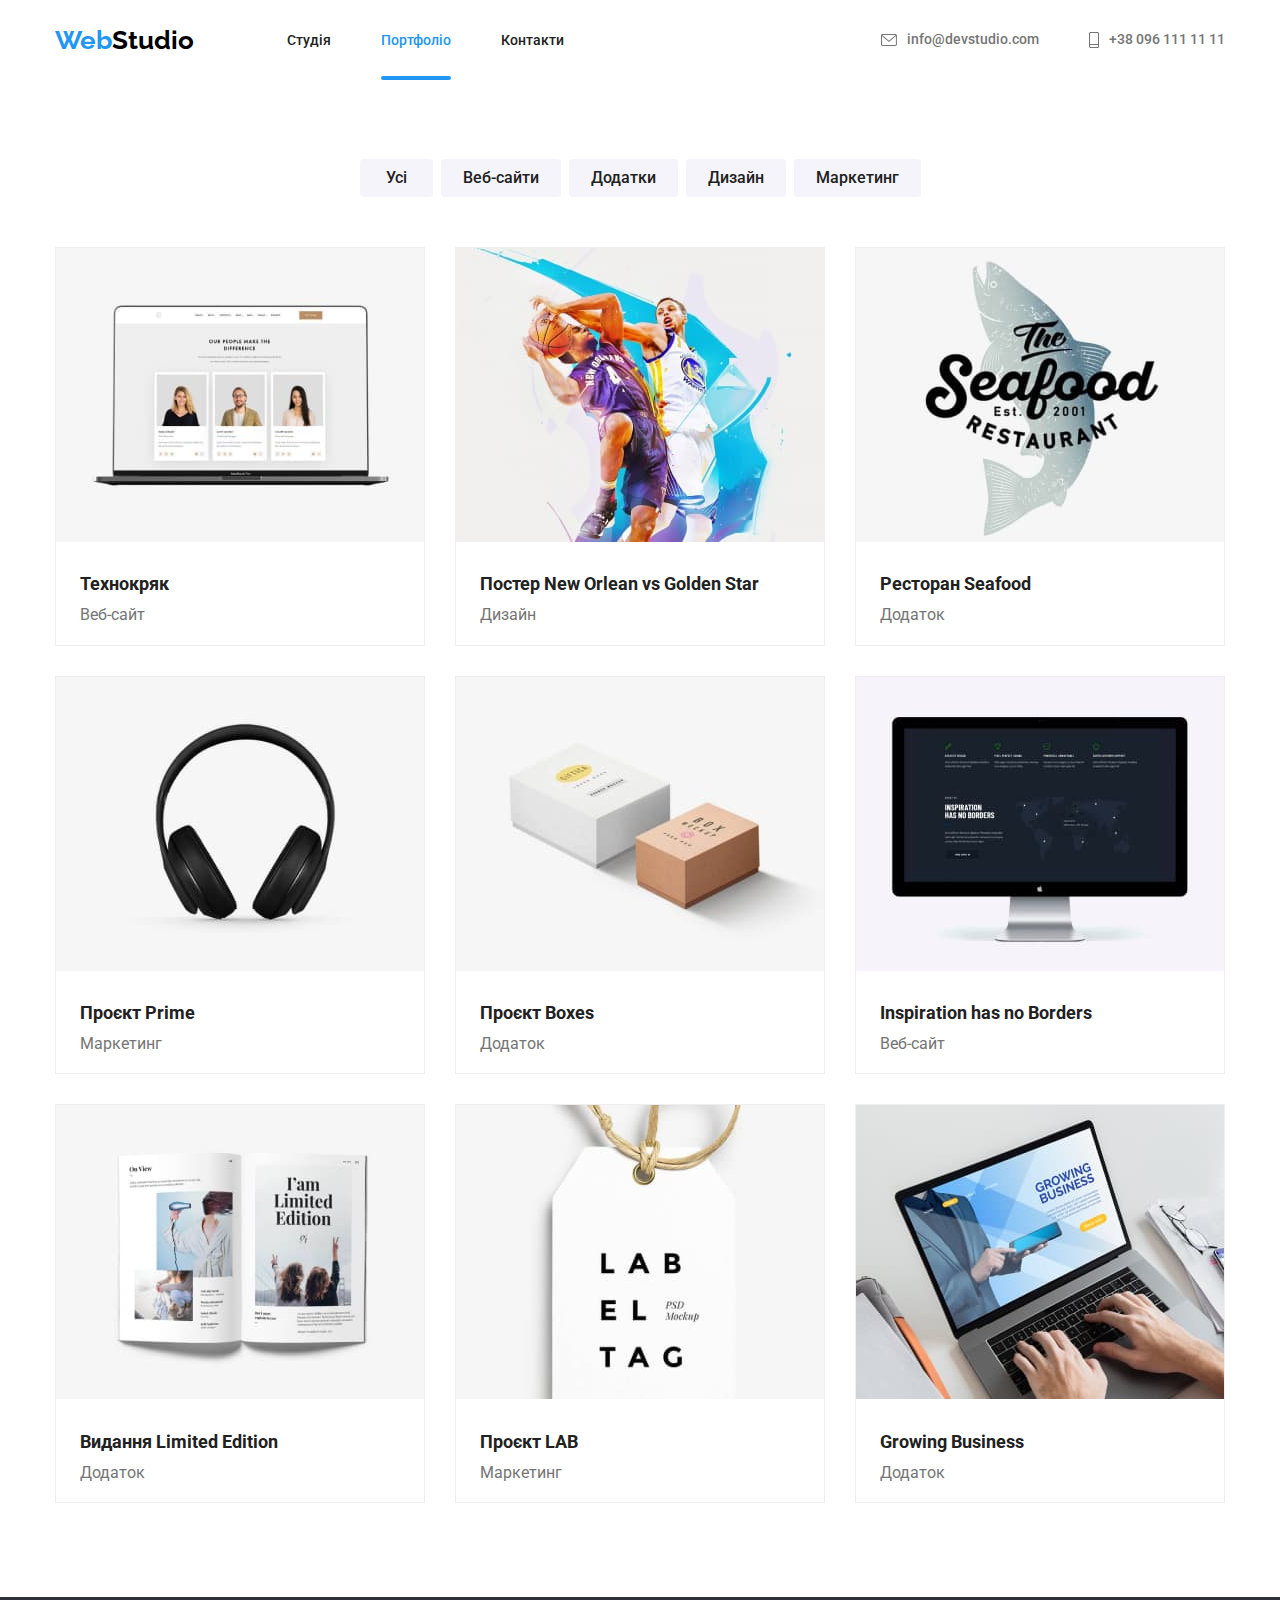
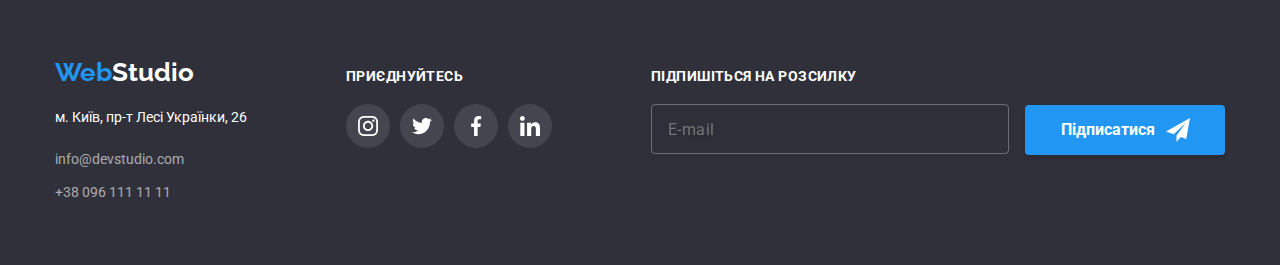
==== commit 8439e69c: "fix duble class" ====
--- a/portfolio.html
+++ b/portfolio.html
@@ -17,7 +17,7 @@
 <body>
   <!-- шапка сайта с навигацией -->
   <header class="page-header">
-    <div class="container inner">
+    <div class="container">
       <nav class="main-nav">
         <a href="./index.html" class="main-nav__logo link">
           <p lang="en"><span>Web</span>Studio</p>
@@ -50,184 +50,186 @@
   </header>
   <main>
     <section>
-      <h1 class="section-portfolio hide">портфолио</h1>
-      <div class="container portfolio-box">
-        <ul class="filter">
-          <!-- уточнить secondary на каждую кнопку -->
-          <li class="filter__item"><button class="filter__btn" type="button">Усі</button></li>
-          <li class="filter__item"><button class="filter__btn" type="button">Веб-сайти</button></li>
-          <li class="filter__item"><button class="filter__btn" type="button">Додатки</button></li>
-          <li class="filter__item"><button class="filter__btn" type="button">Дизайн</button></li>
-          <li class="filter__item"><button class="filter__btn " type="button">Маркетинг</button></li>
-        </ul>
-        <!-- загловок скрыть -->
-        <h2 class="section-portfolio hide">работы</h2>
-        <ul class="portfolio">
-          <li class="portfolio__item">
-
-            <a class="portfolio__link link" href="">
-              <div class="portfolio__popup">
-                <img src="./images/site121.jpg" alt="Технокряк" width="370">
-                <div class="portfolio__popup-text">
-                  <p>
-                    Ресурс пропонує комплексні пропозиції з
-                    різним рівнем функціоналу та сервісів.
-                    Все це дозволить відвідувачу отримати вичерпні відомості про компанію чи приватну особу.
-                  </p>
-                </div>
-              </div>
-              <div class="portfolio__wrapper">
-                <h3 class="portfolio__title">Технокряк</h3>
-                <p>Веб-сайт</p>
-              </div>
-            </a>
-          </li>
-          <li class="portfolio__item">
-            <a class="portfolio__link link" href="">
-              <div class="portfolio__popup">
-                <img src="./images/post122.jpg" alt="Постер New Orlean vs Golden Star" width="370">
-                <div class="portfolio__popup-text">
-                  <p>
-                    Ресурс пропонує комплексні пропозиції з
-                    різним рівнем функціоналу та сервісів.
-                    Все це дозволить відвідувачу отримати вичерпні відомості про компанію чи приватну особу.
-                  </p>
-                </div>
-              </div>
-              <div class="portfolio__wrapper">
-                <h3 class="portfolio__title">Постер <span lang="en">New Orlean vs Golden Star</span></h3>
-                <p>Дизайн</p>
-              </div>
-            </a>
-          </li>
-          <li class="portfolio__item">
-            <a class="portfolio__link link" href="">
-              <div class="portfolio__popup">
-                <img src="./images/rest123.jpg" alt="Ресторан Seafood" width="370">
-                <div class="portfolio__popup-text">
-                  <p>
-                    Ресурс пропонує комплексні пропозиції з
-                    різним рівнем функціоналу та сервісів.
-                    Все це дозволить відвідувачу отримати вичерпні відомості про компанію чи приватну особу.
-                  </p>
-                </div>
-              </div>
-              <div class="portfolio__wrapper">
-                <h3 class="portfolio__title">Ресторан <span lang="en">Seafood</span></h3>
-                <p>Додаток</p>
-              </div>
-            </a>
-          </li>
-          <li class="portfolio__item">
-            <a class="portfolio__link link" href="">
-              <div class="portfolio__popup">
-                <img src="./images/proge124.jpg" alt="Проєкт Prime" width="370">
-                <div class="portfolio__popup-text">
-                  <p>
-                    Ресурс пропонує комплексні пропозиції з
-                    різним рівнем функціоналу та сервісів.
-                    Все це дозволить відвідувачу отримати вичерпні відомості про компанію чи приватну особу.
-                  </p>
-                </div>
-              </div>
-              <div class="portfolio__wrapper">
-                <h3 class="portfolio__title">Проєкт <span lang="en">Prime</span></h3>
-                <p>Маркетинг</p>
-              </div>
-            </a>
-          </li>
-          <li class="portfolio__item">
-            <a class="portfolio__link link" href="">
-              <div class="portfolio__popup">
-                <img src="./images/proge225.jpg" alt="Проєкт Boxes" width="370">
-                <div class="portfolio__popup-text">
-                  <p>
-                    Ресурс пропонує комплексні пропозиції з
-                    різним рівнем функціоналу та сервісів.
-                    Все це дозволить відвідувачу отримати вичерпні відомості про компанію чи приватну особу.
-                  </p>
-                </div>
-              </div>
-              <div class="portfolio__wrapper">
-                <h3 class="portfolio__title">Проєкт <span lang="en">Boxes</span></h3>
-                <p>Додаток</p>
-              </div>
-            </a>
-          </li>
-          <li class="portfolio__item">
-            <a class="portfolio__link link" href="">
-              <div class="portfolio__popup">
-                <img src="./images/site226.jpg" alt="Inspiration has no Borders" width="370">
-                <div class="portfolio__popup-text">
-                  <p>
-                    Ресурс пропонує комплексні пропозиції з
-                    різним рівнем функціоналу та сервісів.
-                    Все це дозволить відвідувачу отримати вичерпні відомості про компанію чи приватну особу.
-                  </p>
-                </div>
-              </div>
-              <div class="portfolio__wrapper">
-                <h3 class="portfolio__title"><span lang="en">Inspiration has no Borders</span></h3>
-                <p>Веб-сайт</p>
-              </div>
-            </a>
-          </li>
-          <li class="portfolio__item">
-            <a class="portfolio__link link" href="">
-              <div class="portfolio__popup">
-                <img src="./images/book127.jpg" alt="Видання Limited Edition" width="370">
-                <div class="portfolio__popup-text">
-                  <p>
-                    Ресурс пропонує комплексні пропозиції з
-                    різним рівнем функціоналу та сервісів.
-                    Все це дозволить відвідувачу отримати вичерпні відомості про компанію чи приватну особу.
-                  </p>
-                </div>
-              </div>
-              <div class="portfolio__wrapper">
-                <h3 class="portfolio__title">Видання <span lang="en">Limited Edition</span></h3>
-                <p>Додаток</p>
-              </div>
-            </a>
-          </li>
-          <li class="portfolio__item">
-            <a class="portfolio__link link" href="">
-              <div class="portfolio__popup">
-                <img src="./images/proge328.jpg" alt="роєкт LAB" width="370">
-
-                <div class="portfolio__popup-text">
-                  <p>
-                    Ресурс пропонує комплексні пропозиції з
-                    різним рівнем функціоналу та сервісів.
-                    Все це дозволить відвідувачу отримати вичерпні відомості про компанію чи приватну особу.
-                  </p>
-                </div>
-              </div>
-              <div class="portfolio__wrapper">
-                <h3 class="portfolio__title">Проєкт <span lang="en">LAB</span></h3>
-                <p>Маркетинг</p>
-              </div>
-            </a>
-          </li>
-          <li class="portfolio__item">
-            <a class="portfolio__link link" href="">
-              <div class="portfolio__popup">
-                <img src="./images/app129.jpg" alt="Growing Business" width="370">
-                <div class="portfolio__popup-text">
-                  <p>
-                    Ресурс пропонує комплексні пропозиції з
-                    різним рівнем функціоналу та сервісів.
-                    Все це дозволить відвідувачу отримати вичерпні відомості про компанію чи приватну особу.
-                  </p>
-                </div>
-              </div>
-              <div class="portfolio__wrapper">
-                <h3 class="portfolio__title"><span lang="en">Growing Business</span></h3>
-                <p>Додаток</p>
-              </div>
-            </a>
-          </li>
-        </ul>
+      <h1 class="hide">портфолио</h1>
+      <div class="container">
+        <div class="portfolio-box">
+          <ul class="filter">
+            <!-- уточнить secondary на каждую кнопку -->
+            <li class="filter__item"><button class="filter__btn" type="button">Усі</button></li>
+            <li class="filter__item"><button class="filter__btn" type="button">Веб-сайти</button></li>
+            <li class="filter__item"><button class="filter__btn" type="button">Додатки</button></li>
+            <li class="filter__item"><button class="filter__btn" type="button">Дизайн</button></li>
+            <li class="filter__item"><button class="filter__btn " type="button">Маркетинг</button></li>
+          </ul>
+          <!-- загловок скрыть -->
+          <h2 class="hide">работы</h2>
+          <ul class="portfolio">
+            <li class="portfolio__item">
+
+              <a class="portfolio__link link" href="">
+                <div class="portfolio__popup">
+                  <img src="./images/site121.jpg" alt="Технокряк" width="370">
+                  <div class="portfolio__popup-text">
+                    <p>
+                      Ресурс пропонує комплексні пропозиції з
+                      різним рівнем функціоналу та сервісів.
+                      Все це дозволить відвідувачу отримати вичерпні відомості про компанію чи приватну особу.
+                    </p>
+                  </div>
+                </div>
+                <div class="portfolio__wrapper">
+                  <h3 class="portfolio__title">Технокряк</h3>
+                  <p>Веб-сайт</p>
+                </div>
+              </a>
+            </li>
+            <li class="portfolio__item">
+              <a class="portfolio__link link" href="">
+                <div class="portfolio__popup">
+                  <img src="./images/post122.jpg" alt="Постер New Orlean vs Golden Star" width="370">
+                  <div class="portfolio__popup-text">
+                    <p>
+                      Ресурс пропонує комплексні пропозиції з
+                      різним рівнем функціоналу та сервісів.
+                      Все це дозволить відвідувачу отримати вичерпні відомості про компанію чи приватну особу.
+                    </p>
+                  </div>
+                </div>
+                <div class="portfolio__wrapper">
+                  <h3 class="portfolio__title">Постер <span lang="en">New Orlean vs Golden Star</span></h3>
+                  <p>Дизайн</p>
+                </div>
+              </a>
+            </li>
+            <li class="portfolio__item">
+              <a class="portfolio__link link" href="">
+                <div class="portfolio__popup">
+                  <img src="./images/rest123.jpg" alt="Ресторан Seafood" width="370">
+                  <div class="portfolio__popup-text">
+                    <p>
+                      Ресурс пропонує комплексні пропозиції з
+                      різним рівнем функціоналу та сервісів.
+                      Все це дозволить відвідувачу отримати вичерпні відомості про компанію чи приватну особу.
+                    </p>
+                  </div>
+                </div>
+                <div class="portfolio__wrapper">
+                  <h3 class="portfolio__title">Ресторан <span lang="en">Seafood</span></h3>
+                  <p>Додаток</p>
+                </div>
+              </a>
+            </li>
+            <li class="portfolio__item">
+              <a class="portfolio__link link" href="">
+                <div class="portfolio__popup">
+                  <img src="./images/proge124.jpg" alt="Проєкт Prime" width="370">
+                  <div class="portfolio__popup-text">
+                    <p>
+                      Ресурс пропонує комплексні пропозиції з
+                      різним рівнем функціоналу та сервісів.
+                      Все це дозволить відвідувачу отримати вичерпні відомості про компанію чи приватну особу.
+                    </p>
+                  </div>
+                </div>
+                <div class="portfolio__wrapper">
+                  <h3 class="portfolio__title">Проєкт <span lang="en">Prime</span></h3>
+                  <p>Маркетинг</p>
+                </div>
+              </a>
+            </li>
+            <li class="portfolio__item">
+              <a class="portfolio__link link" href="">
+                <div class="portfolio__popup">
+                  <img src="./images/proge225.jpg" alt="Проєкт Boxes" width="370">
+                  <div class="portfolio__popup-text">
+                    <p>
+                      Ресурс пропонує комплексні пропозиції з
+                      різним рівнем функціоналу та сервісів.
+                      Все це дозволить відвідувачу отримати вичерпні відомості про компанію чи приватну особу.
+                    </p>
+                  </div>
+                </div>
+                <div class="portfolio__wrapper">
+                  <h3 class="portfolio__title">Проєкт <span lang="en">Boxes</span></h3>
+                  <p>Додаток</p>
+                </div>
+              </a>
+            </li>
+            <li class="portfolio__item">
+              <a class="portfolio__link link" href="">
+                <div class="portfolio__popup">
+                  <img src="./images/site226.jpg" alt="Inspiration has no Borders" width="370">
+                  <div class="portfolio__popup-text">
+                    <p>
+                      Ресурс пропонує комплексні пропозиції з
+                      різним рівнем функціоналу та сервісів.
+                      Все це дозволить відвідувачу отримати вичерпні відомості про компанію чи приватну особу.
+                    </p>
+                  </div>
+                </div>
+                <div class="portfolio__wrapper">
+                  <h3 class="portfolio__title"><span lang="en">Inspiration has no Borders</span></h3>
+                  <p>Веб-сайт</p>
+                </div>
+              </a>
+            </li>
+            <li class="portfolio__item">
+              <a class="portfolio__link link" href="">
+                <div class="portfolio__popup">
+                  <img src="./images/book127.jpg" alt="Видання Limited Edition" width="370">
+                  <div class="portfolio__popup-text">
+                    <p>
+                      Ресурс пропонує комплексні пропозиції з
+                      різним рівнем функціоналу та сервісів.
+                      Все це дозволить відвідувачу отримати вичерпні відомості про компанію чи приватну особу.
+                    </p>
+                  </div>
+                </div>
+                <div class="portfolio__wrapper">
+                  <h3 class="portfolio__title">Видання <span lang="en">Limited Edition</span></h3>
+                  <p>Додаток</p>
+                </div>
+              </a>
+            </li>
+            <li class="portfolio__item">
+              <a class="portfolio__link link" href="">
+                <div class="portfolio__popup">
+                  <img src="./images/proge328.jpg" alt="роєкт LAB" width="370">
+
+                  <div class="portfolio__popup-text">
+                    <p>
+                      Ресурс пропонує комплексні пропозиції з
+                      різним рівнем функціоналу та сервісів.
+                      Все це дозволить відвідувачу отримати вичерпні відомості про компанію чи приватну особу.
+                    </p>
+                  </div>
+                </div>
+                <div class="portfolio__wrapper">
+                  <h3 class="portfolio__title">Проєкт <span lang="en">LAB</span></h3>
+                  <p>Маркетинг</p>
+                </div>
+              </a>
+            </li>
+            <li class="portfolio__item">
+              <a class="portfolio__link link" href="">
+                <div class="portfolio__popup">
+                  <img src="./images/app129.jpg" alt="Growing Business" width="370">
+                  <div class="portfolio__popup-text">
+                    <p>
+                      Ресурс пропонує комплексні пропозиції з
+                      різним рівнем функціоналу та сервісів.
+                      Все це дозволить відвідувачу отримати вичерпні відомості про компанію чи приватну особу.
+                    </p>
+                  </div>
+                </div>
+                <div class="portfolio__wrapper">
+                  <h3 class="portfolio__title"><span lang="en">Growing Business</span></h3>
+                  <p>Додаток</p>
+                </div>
+              </a>
+            </li>
+          </ul>
+        </div>
       </div>
     </section>
   </main>
--- a/css/main.min.css
+++ b/css/main.min.css
@@ -1 +1 @@
-body{background-color:#fff;color:#757575;font-family:"Roboto",sans-serif}h3,p{margin:0;padding:0}.link{text-decoration:none;color:inherit}ul{padding:0;margin:0;list-style:none}.page-header{border-bottom:1px solid #ececec}.container{width:1200px;margin-left:auto;margin-right:auto;padding-left:15px;padding-right:15px}.inner{display:flex;align-items:center}.main-nav{display:flex;align-items:center}.main-nav__logo{font-family:"Raleway",sans-serif;font-weight:700;font-size:26px;line-height:1.19;color:#000}.main-nav__logo span{color:#2196f3}.site-nav{display:flex;margin-left:93px}.site-nav__item+.site-nav__item{margin-left:50px}.site-nav__link{position:relative;padding:32px 0 32px;font-weight:500;font-size:14px;line-height:1.14;color:#212121;transition:color 250ms cubic-bezier(0.4, 0, 0.2, 1)}.site-nav__link:hover,.site-nav__link:focus{color:#2196f3}.site-nav__link.current{color:#2196f3}.site-nav__link.current::after{position:absolute;content:"";width:100%;height:4px;left:0;bottom:0;border-radius:2px;background-color:#2196f3}.address-nav{display:flex;align-items:center;margin-left:auto}.address-nav__link{display:flex;align-items:center;padding:32px 0 32px;font-weight:500;font-size:14px;line-height:1.14;color:#757575;transition:color 250ms cubic-bezier(0.4, 0, 0.2, 1)}.address-nav__link:hover,.address-nav__link:focus{color:#2196f3}.address-nav__item+.address-nav__item{margin-left:50px}.address-nav__mail{width:16px;height:12px;margin-right:10px;align-items:center;fill:currentColor}.address-nav__phone{width:10px;height:16px;margin-right:10px;fill:currentColor}.section{margin-bottom:94px}.deskription{padding-top:200px;margin-bottom:94px;text-align:center;background-color:#2f303a}.deskription__title{box-sizing:content-box;margin:0;font-weight:900;font-size:44px;line-height:1.36;text-align:center;letter-spacing:.06em;color:#fff;text-transform:uppercase}.overlay{height:600px;max-width:1600px;margin-left:auto;margin-right:auto;background-image:linear-gradient(to right, rgba(47, 48, 58, 0.4), rgba(47, 48, 58, 0.4)),url(../images/hero2.jpg);background-size:cover;background-repeat:no-repeat;background-position:center}.deskription__button{display:inline-block;margin-top:30px;min-width:215px;border-radius:4px;padding:10px 32px;font-weight:700;font-size:16px;line-height:1.88;cursor:pointer;text-align:center;box-shadow:0px 4px 4px rgba(0,0,0,.15);border-color:rgba(0,0,0,0);color:#fff;background-color:#2196f3;transition:background-color 250ms cubic-bezier(0.4, 0, 0.2, 1)}.deskription__button:hover,.deskription__button:focus{background-color:#188ce8}.section-title{margin:0 0 50px;padding:0;font-weight:700;font-size:36px;line-height:1.16;text-align:center;color:#212121}.hide{position:absolute;width:1px;height:1px;margin:-1px;border:0;padding:0;white-space:nowrap;clip-path:inset(100%);clip:rect(0 0 0 0);overflow:hidden}.feature-list{display:flex;margin:0;padding:0;font-weight:400;font-size:14px;line-height:1.71;color:#757575}.feature-list__item+.feature-list__item{margin-left:30px}.feature-list__title{margin:30px 0 10px;font-weight:700;font-size:14px;line-height:1.14;color:#212121;text-transform:uppercase}.feature-list__item{width:270px}.feature-list__wrapper{display:flex;align-items:center;justify-content:center;height:120px;border-radius:4px;background-color:#f5f4fa}.feature-list__icon{width:70px;height:70px}.work{display:flex}.work__item+.work__item{margin-left:30px}.work__thumb{position:relative}.work__aside{position:absolute;width:100%;height:70px;bottom:0;left:0;font-weight:700;padding-top:27px;font-size:14px;line-height:1.14;text-align:center;letter-spacing:.03em;color:#fff;background-color:rgba(47,48,58,.8);text-transform:uppercase}.about{margin-bottom:0;padding-top:94px;padding-bottom:94px;background-color:#f5f4fa}.about-list{display:flex;font-weight:400;font-size:16px;line-height:1.18;text-align:center;color:#757575}.about-list__title{margin-bottom:10px;font-weight:500;font-size:16px;line-height:1.18;text-align:center;color:#212121}.about-list__item{display:flex;align-items:center;flex-direction:column;box-shadow:0px 1px 3px rgba(0,0,0,.12),0px 1px 1px rgba(0,0,0,.14),0px 2px 1px rgba(0,0,0,.2);border-radius:0px 0px 4px 4px;background-color:#fff}.about-list__about-wrapper{padding-top:30px;padding-bottom:16px}.about-list__item+.about-list__item{margin-left:30px}.social{display:flex;margin-bottom:30px}.social__list{display:flex;width:206px;align-items:center}.social__link{display:flex;align-items:center;justify-content:center;width:44px;height:44px;border-radius:50%;color:#afb1b8;transition:background-color 250ms cubic-bezier(0.4, 0, 0.2, 1),color 250ms cubic-bezier(0.4, 0, 0.2, 1)}.social__link:hover,.social__link:focus{color:#fff;background-color:#2196f3}.social__items+.social__items{margin-left:10px}.social__icon{width:20px;height:20px;fill:currentColor}.client{margin-top:94px}.client__list{display:flex}.client__item{display:flex;justify-content:center;align-items:center;margin:0}.client__link{display:inline-flex;align-items:center;height:92px;width:170px;border:1px solid;border-radius:4px;color:#afb1b8;transition:color 250ms cubic-bezier(0.4, 0, 0.2, 1)}.client__link:hover,.client__link:focus{color:#2196f3}.client__icon{width:170px;height:60px;margin:0;padding:0;fill:currentColor;list-style:none}.client__item+.client__item{margin-left:30px}.footer{background-color:#2f303a}.holder{display:flex;align-items:baseline;justify-content:space-between}.address__logo{display:inline-block;margin-top:60px;font-family:"Raleway",sans-serif;font-weight:700;font-size:26px;line-height:1.19;color:#fff}.address__logo span{color:#2196f3}.address__list{margin-top:20px;font-weight:400;font-size:14px;line-height:1.71;font-style:normal;color:#fff}.address__list p{margin:9px 0 0 0}.address__link{color:rgba(255,255,255,.6)}.address__list{display:flex;flex-direction:column;margin-top:9px;margin-bottom:60px;gap:9px;font-weight:400;font-size:14px;line-height:1.71;font-style:normal}.address__link{color:rgba(255,255,255,.6);transition:color 250ms cubic-bezier(0.4, 0, 0.2, 1)}.address__link:hover,.address__link:focus{color:#2196f3}.address__item{margin-top:9px}.attach-title{margin-bottom:20px;font-weight:700;font-size:14px;line-height:16px;letter-spacing:.03em;text-transform:uppercase;color:#fff}.social__link--attach{display:flex;align-items:center;justify-content:center;width:44px;height:44px;border-radius:50%;background-color:rgba(255,255,255,.1);color:#fff;transition:background-color 250ms cubic-bezier(0.4, 0, 0.2, 1)}.social__link--attach:hover,.social__link--attach:focus{background-color:#2196f3}.telegram__input{display:inline-block;align-items:center;width:358px;height:50px;background-color:rgba(0,0,0,0);padding-top:15px;padding-left:16px;padding-bottom:15px;margin-right:12px;border-radius:4px;font-weight:400;font-size:16px;line-height:1.25;letter-spacing:.03em;color:rgba(255,255,255,.6);border:1px solid rgba(255,255,255,.3);filter:drop-shadow(0px 4px 4px rgba(0, 0, 0, 0.15));outline:rgba(0,0,0,0)}.telegram__input:focus{border-color:rgba(255,255,255,.6)}.telegram__btn{display:inline-flex;align-items:center;justify-content:space-around;min-width:200px;height:50px;padding:10px 28px;font-weight:700;font-size:16px;line-height:1.88;cursor:pointer;text-align:left;box-shadow:0px 4px 4px rgba(0,0,0,.15);border-radius:4px;border-color:rgba(0,0,0,0);color:#fff;background-color:#2196f3;transition:background-color 250ms cubic-bezier(0.4, 0, 0.2, 1)}.telegram__btn:hover,.telegram__btn:focus{background-color:#188ce8}.telegram__icon{width:24px;height:24px;fill:currentColor}.portfolio-box{padding-top:79px;padding-bottom:94px}.filter{display:flex;align-items:center;justify-content:center;margin-bottom:50px}.filter__btn{display:inline-block;min-width:73px;padding:6px 22px;font-weight:500;font-size:16px;line-height:1.62;text-align:center;cursor:pointer;border-radius:4px;border:rgba(0,0,0,0);color:#212121;background-color:#f5f4fa;transition:background-color 250ms cubic-bezier(0.4, 0, 0.2, 1)}.filter__btn:hover,.filter__btn:focus{color:#fff;background-color:#2196f3;box-shadow:0px 3px 1px rgba(0,0,0,.1),0px 1px 2px rgba(0,0,0,.08),0px 2px 2px rgba(0,0,0,.12)}.filter__item+.filter__item{margin-left:8px}.portfolio{display:flex;flex-wrap:wrap;gap:30px}.portfolio p{margin-top:4px}.portfolio__wrapper{margin-left:24px;padding-top:20px;padding-bottom:20px;font-size:16px}.portfolio__title{font-weight:700;font-size:18px;line-height:2;color:#212121}.portfolio__item{width:370px;border:1px solid #eee;transition:box-shadow 250ms cubic-bezier(0.4, 0, 0.2, 1)}.portfolio__item:nth-child(3n){margin-right:0}.portfolio__item:nth-last-child(-n+3){margin-bottom:0}.portfolio__link:hover,.portfolio__link:focus{border:0;box-shadow:0px 1px 1px rgba(0,0,0,.12),0px 4px 4px rgba(0,0,0,.06),1px 4px 6px rgba(0,0,0,.16)}.portfolio__link:hover .portfolio__popup-text,.portfolio__link:focus .portfolio__popup-text{transform:translateY(0)}.portfolio__popup{position:relative;overflow:hidden}.portfolio__popup-text{position:absolute;display:inline-block;width:100%;height:100%;top:0;left:0;margin-left:auto;margin-right:auto;color:#fff;background-color:rgba(33,150,243,.9);transform:translateY(140%);transition:transform 250ms cubic-bezier(0.4, 0, 0.2, 1)}.portfolio__popup-text p{margin:63px 24px;font-weight:400;font-size:18px;line-height:1.56;letter-spacing:.03em}.backdrop{position:fixed;top:0;left:0;width:100%;height:100%;background-color:rgba(0,0,0,.2);transition:opacity 250ms cubic-bezier(0.4, 0, 0.2, 1);opacity:1;visibility:visible}.backdrop.is-hidden{opacity:0;pointer-events:none;visibility:hidden}.backdrop.is-hidden .modal{opacity:0}.modal{position:relative;width:528px;height:581px;left:50%;top:50%;background-color:#fff;box-shadow:0px 1px 3px rgba(0,0,0,.12),0px 1px 1px rgba(0,0,0,.14),0px 2px 1px rgba(0,0,0,.2);border-radius:4px;transform:translate(-50%, -50%);transition:opacity 250ms cubic-bezier(0.4, 0, 0.2, 1);opacity:1;visibility:visible}.modal__btn{position:fixed;display:flex;align-items:center;justify-items:center;top:8px;right:8px;width:30px;height:30px;border-color:rgba(0,0,0,.1);border-radius:50%;background-color:#fff;cursor:pointer;transition:color 250ms cubic-bezier(0.4, 0, 0.2, 1)}.modal__btn:hover,.modal__btn:focus{color:#2196f3}.modal__icon{width:30px;height:30px;list-style:none;fill:currentColor}.modal-form{display:flex;flex-direction:column;align-items:center;padding:40px;font-weight:400;font-size:12px;line-height:1.16;letter-spacing:.01em;color:#757575}.modal-form h2{margin-top:0;margin-bottom:12px;padding:0;font-weight:700;font-size:20px;line-height:1.15;text-align:center;letter-spacing:.03em;color:#212121}.modal-form__fild{position:relative;display:flex;flex-direction:column;margin-bottom:10px}.modal-form__input{width:448px;height:40px;margin-top:4px;padding-left:42px;border:1px solid rgba(33,33,33,.2);border-radius:4px;font-size:14px;transition:border-color 250ms cubic-bezier(0.4, 0, 0.2, 1)}.modal-form__input:focus{outline:none;border-color:#2196f3}.modal-form__icon{position:absolute;display:inline-block;width:18px;height:18px;bottom:11px;left:12px;list-style:none;fill:currentColor;transition:color 250ms cubic-bezier(0.4, 0, 0.2, 1)}.modal-form__input:focus+.modal-form__icon{color:#188ce8}.modal-form__comment{display:flex;flex-direction:column;margin:0}.modal-form__comment::placeholder{font-weight:400;font-size:12px;line-height:1.16;letter-spacing:.01em;color:rgba(117,117,117,.5)}.modal-form__comment textarea{margin-top:4px;padding:12px 16px;width:448px;height:120px;border:1px solid rgba(33,33,33,.2);border-radius:4px;resize:none;transition:border-color 250ms cubic-bezier(0.4, 0, 0.2, 1)}.modal-form__comment textarea:focus{outline:none;border-color:#2196f3}.politic{display:inline-flex;margin-top:20px;margin-bottom:30px;font-weight:400;font-size:14px;line-height:1.71;letter-spacing:.03em;color:#757575}.politic a{margin-left:4px;color:#2196f3;text-underline-position:under}.politic__label{display:flex;align-items:center;cursor:pointer}.politic__checkbox{appearance:none;position:absolute}.politic__icon{display:inline-block;width:16px;height:15px;margin-right:7px;border:2px solid #212121;border-radius:2px}.politic__checkbox:checked+.politic__icon{padding-top:1px;background-color:#2196f3;background-image:url(../images/Vector.svg);background-repeat:no-repeat;background-size:contain;background-origin:content-box;border-color:#2196f3}.form-button{display:inline-block;min-width:200px;padding:10px 52px;font-weight:700;font-size:16px;line-height:1.88;letter-spacing:.06em;text-align:center;box-shadow:0px 4px 4px rgba(0,0,0,.15);border-radius:4px;border-color:rgba(0,0,0,0);color:#fff;background-color:#2196f3;cursor:pointer;transition:background-color 250ms cubic-bezier(0.4, 0, 0.2, 1)}.form-button:hover,.form-button:focus{background-color:#188ce8}/*# sourceMappingURL=main.min.css.map */+body{background-color:#fff;color:#757575;font-family:"Roboto",sans-serif}h3,p{margin:0;padding:0}a{text-decoration:none;color:inherit}ul{padding:0;margin:0;list-style:none}.container{width:1200px;margin-left:auto;margin-right:auto;padding-left:15px;padding-right:15px}.section{margin-bottom:94px}.hide{position:absolute;width:1px;height:1px;margin:-1px;border:0;padding:0;white-space:nowrap;clip-path:inset(100%);clip:rect(0 0 0 0);overflow:hidden}.section-title{margin:0 0 50px;padding:0;font-weight:700;font-size:36px;line-height:1.16;text-align:center;color:#212121}.page-header .container{display:flex;align-items:center}.main-nav{display:flex;align-items:center}.main-nav__logo{font-family:"Raleway",sans-serif;font-weight:700;font-size:26px;line-height:1.19;color:#000}.main-nav__logo span{color:#2196f3}.site-nav{display:flex;margin-left:93px}.site-nav__link{position:relative;padding:32px 0 32px;font-weight:500;font-size:14px;line-height:1.14;color:#212121;transition:color 250ms cubic-bezier(0.4, 0, 0.2, 1)}.site-nav__link:hover,.site-nav__link:focus{color:#2196f3}.site-nav__link.current{color:#2196f3}.site-nav__link.current::after{position:absolute;content:"";width:100%;height:4px;left:0;bottom:0;border-radius:2px;background-color:#2196f3}.site-nav__item+.site-nav__item{margin-left:50px}.address-nav{display:flex;align-items:center;margin-left:auto}.address-nav__link{display:flex;align-items:center;padding:32px 0 32px;font-weight:500;font-size:14px;line-height:1.14;color:#757575;transition:color 250ms cubic-bezier(0.4, 0, 0.2, 1)}.address-nav__link:hover,.address-nav__link:focus{color:#2196f3}.address-nav__mail{width:16px;height:12px;margin-right:10px;align-items:center;fill:currentColor}.address-nav__phone{width:10px;height:16px;margin-right:10px;fill:currentColor}.address-nav__item+.address-nav__item{margin-left:50px}.deskription{padding-top:200px;margin-bottom:94px;text-align:center;background-color:#2f303a;height:600px;max-width:1600px;margin-left:auto;margin-right:auto;background-image:linear-gradient(to right, rgba(47, 48, 58, 0.4), rgba(47, 48, 58, 0.4)),url(../images/hero2.jpg);background-size:cover;background-repeat:no-repeat;background-position:center}.deskription__title{box-sizing:content-box;margin:0;font-weight:900;font-size:44px;line-height:1.36;text-align:center;letter-spacing:.06em;color:#fff;text-transform:uppercase}.deskription__button{display:inline-block;margin-top:30px;min-width:215px;border-radius:4px;padding:10px 32px;font-weight:700;font-size:16px;line-height:1.88;cursor:pointer;text-align:center;box-shadow:0px 4px 4px rgba(0,0,0,.15);border-color:rgba(0,0,0,0);color:#fff;background-color:#2196f3;transition:background-color 250ms cubic-bezier(0.4, 0, 0.2, 1)}.deskription__button:hover,.deskription__button:focus{background-color:#188ce8}.feature-list{display:flex;margin:0;padding:0;font-weight:400;font-size:14px;line-height:1.71;color:#757575}.feature-list__title{margin:30px 0 10px;font-weight:700;font-size:14px;line-height:1.14;color:#212121;text-transform:uppercase}.feature-list__item{width:270px}.feature-list__wrapper{display:flex;align-items:center;justify-content:center;height:120px;border-radius:4px;background-color:#f5f4fa}.feature-list__icon{width:70px;height:70px}.feature-list__item+.feature-list__item{margin-left:30px}.work{display:flex}.work__thumb{position:relative}.work__aside{position:absolute;width:100%;height:70px;bottom:0;left:0;font-weight:700;padding-top:27px;font-size:14px;line-height:1.14;text-align:center;letter-spacing:.03em;color:#fff;background-color:rgba(47,48,58,.8);text-transform:uppercase}.work__item+.work__item{margin-left:30px}.about{margin-bottom:0;padding-top:94px;padding-bottom:94px;background-color:#f5f4fa}.about-list{display:flex;font-weight:400;font-size:16px;line-height:1.18;text-align:center;color:#757575}.about-list__title{margin-bottom:10px;font-weight:500;font-size:16px;line-height:1.18;text-align:center;color:#212121}.about-list__item{display:flex;align-items:center;flex-direction:column;box-shadow:0px 1px 3px rgba(0,0,0,.12),0px 1px 1px rgba(0,0,0,.14),0px 2px 1px rgba(0,0,0,.2);border-radius:0px 0px 4px 4px;background-color:#fff}.about-list__about-wrapper{padding-top:30px;padding-bottom:16px}.about-list__item+.about-list__item{margin-left:30px}.social{display:flex;margin-bottom:30px}.social__list{display:flex;align-items:center;width:206px}.social__link{display:flex;align-items:center;justify-content:center;width:44px;height:44px;border-radius:50%;color:#afb1b8;transition:background-color 250ms cubic-bezier(0.4, 0, 0.2, 1),color 250ms cubic-bezier(0.4, 0, 0.2, 1)}.social__link:hover,.social__link:focus{color:#fff;background-color:#2196f3}.social__icon{width:20px;height:20px;fill:currentColor}.social__link--attach{display:flex;align-items:center;justify-content:center;width:44px;height:44px;border-radius:50%;background-color:rgba(255,255,255,.1);color:#fff;transition:background-color 250ms cubic-bezier(0.4, 0, 0.2, 1)}.social__link--attach:hover,.social__link--attach:focus{background-color:#2196f3}.social__items+.social__items{margin-left:10px}.client{margin-top:94px;margin-bottom:94px}.client__list{display:flex}.client__item{display:flex;align-items:center;justify-content:center;margin:0}.client__link{display:inline-flex;align-items:center;height:92px;width:170px;border:1px solid;border-radius:4px;color:#afb1b8;transition:color 250ms cubic-bezier(0.4, 0, 0.2, 1)}.client__link:hover,.client__link:focus{color:#2196f3}.client__icon{width:170px;height:60px;margin:0;padding:0;fill:currentColor;list-style:none}.client__item+.client__item{margin-left:30px}.footer{padding-top:60px;padding-bottom:60px;background-color:#2f303a}.holder{display:flex;align-items:baseline;justify-content:space-between}.address__logo{display:inline-block;font-family:"Raleway",sans-serif;font-weight:700;font-size:26px;line-height:1.19;color:#fff}.address__logo span{color:#2196f3}.address__list{margin-top:20px;font-weight:400;font-size:14px;line-height:1.71;font-style:normal;color:#fff}.address__list p{margin:9px 0 0 0}.address__link{color:rgba(255,255,255,.6)}.address__list{display:flex;flex-direction:column;margin-top:9px;gap:9px;font-weight:400;font-size:14px;line-height:1.71;font-style:normal}.address__link{color:rgba(255,255,255,.6);transition:color 250ms cubic-bezier(0.4, 0, 0.2, 1)}.address__link:hover,.address__link:focus{color:#2196f3}.address__item{margin-top:9px}.attach-title{margin-top:0;margin-bottom:20px;font-weight:700;font-size:14px;line-height:16px;letter-spacing:.03em;text-transform:uppercase;color:#fff}.telegram__input{display:inline-block;align-items:center;width:358px;height:50px;background-color:rgba(0,0,0,0);padding-top:15px;padding-left:16px;padding-bottom:15px;margin-right:12px;border-radius:4px;font-weight:400;font-size:16px;line-height:1.25;letter-spacing:.03em;color:rgba(255,255,255,.6);border:1px solid rgba(255,255,255,.3);filter:drop-shadow(0px 4px 4px rgba(0, 0, 0, 0.15));outline:rgba(0,0,0,0)}.telegram__input:focus{border-color:rgba(255,255,255,.6)}.telegram__btn{display:inline-flex;align-items:center;justify-content:space-around;min-width:200px;height:50px;padding:10px 28px;font-weight:700;font-size:16px;line-height:1.88;cursor:pointer;text-align:left;box-shadow:0px 4px 4px rgba(0,0,0,.15);border-radius:4px;border-color:rgba(0,0,0,0);color:#fff;background-color:#2196f3;transition:background-color 250ms cubic-bezier(0.4, 0, 0.2, 1)}.telegram__btn:hover,.telegram__btn:focus{background-color:#188ce8}.telegram__icon{width:24px;height:24px;fill:currentColor}.portfolio-box{padding-top:79px;padding-bottom:94px}.portfolio{display:flex;flex-wrap:wrap;gap:30px}.portfolio p{margin-top:4px}.portfolio__wrapper{padding-left:24px;padding-top:20px;padding-bottom:20px;font-size:16px}.portfolio__title{font-weight:700;font-size:18px;line-height:2;color:#212121}.portfolio__item{width:370px;border:1px solid #eee}.portfolio__item:nth-child(3n){margin-right:0}.portfolio__item:nth-last-child(-n+3){margin-bottom:0}.portfolio__link{display:block;box-shadow:none;transition:box-shadow 250ms cubic-bezier(0.4, 0, 0.2, 1)}.portfolio__link:hover,.portfolio__link:focus{border:0;box-shadow:0px 1px 1px rgba(0,0,0,.12),0px 4px 4px rgba(0,0,0,.06),1px 4px 6px rgba(0,0,0,.16)}.portfolio__link:hover .portfolio__popup-text,.portfolio__link:focus .portfolio__popup-text{transform:translateY(0)}.portfolio__popup{position:relative;overflow:hidden}.portfolio__popup-text{position:absolute;display:inline-block;width:100%;height:100%;top:0;left:0;margin-left:auto;margin-right:auto;color:#fff;background-color:rgba(33,150,243,.9);transform:translateY(140%);transition:transform 250ms cubic-bezier(0.4, 0, 0.2, 1)}.portfolio__popup-text p{margin:63px 24px;font-weight:400;font-size:18px;line-height:1.56;letter-spacing:.03em}.filter{display:flex;align-items:center;justify-content:center;margin-bottom:50px}.filter__btn{display:inline-block;min-width:73px;padding:6px 22px;font-weight:500;font-size:16px;line-height:1.62;text-align:center;cursor:pointer;border-radius:4px;border:rgba(0,0,0,0);color:#212121;background-color:#f5f4fa;transition:background-color 250ms cubic-bezier(0.4, 0, 0.2, 1)}.filter__btn:hover,.filter__btn:focus{color:#fff;background-color:#2196f3;box-shadow:0px 3px 1px rgba(0,0,0,.1),0px 1px 2px rgba(0,0,0,.08),0px 2px 2px rgba(0,0,0,.12)}.filter__item+.filter__item{margin-left:8px}.backdrop{position:fixed;top:0;left:0;width:100%;height:100%;background-color:rgba(0,0,0,.2);transition:opacity 250ms cubic-bezier(0.4, 0, 0.2, 1),visibility 250ms cubic-bezier(0.4, 0, 0.2, 1);opacity:1}.backdrop.is-hidden{opacity:0;pointer-events:none;visibility:hidden}.modal{position:relative;width:528px;height:581px;left:50%;top:50%;background-color:#fff;box-shadow:0px 1px 3px rgba(0,0,0,.12),0px 1px 1px rgba(0,0,0,.14),0px 2px 1px rgba(0,0,0,.2);border-radius:4px;transform:translate(-50%, -50%);transition:opacity 250ms cubic-bezier(0.4, 0, 0.2, 1);opacity:1;visibility:visible}.modal__btn{display:flex;align-items:center;position:fixed;justify-items:center;top:8px;right:8px;width:30px;height:30px;border-color:rgba(0,0,0,.1);border-radius:50%;background-color:#fff;cursor:pointer;transition:color 250ms cubic-bezier(0.4, 0, 0.2, 1)}.modal__btn:hover,.modal__btn:focus{color:#2196f3}.modal__icon{width:30px;height:30px;list-style:none;fill:currentColor}.modal-form{display:flex;align-items:center;flex-direction:column;padding:40px;font-weight:400;font-size:12px;line-height:1.16;letter-spacing:.01em;color:#757575}.modal-form h2{margin-top:0;margin-bottom:12px;padding:0;font-weight:700;font-size:20px;line-height:1.15;text-align:center;letter-spacing:.03em;color:#212121}.modal-form__fild{position:relative;display:flex;flex-direction:column;margin-bottom:10px}.modal-form__input{width:448px;height:40px;margin-top:4px;padding-left:42px;border:1px solid rgba(33,33,33,.2);border-radius:4px;font-size:14px;transition:border-color 250ms cubic-bezier(0.4, 0, 0.2, 1)}.modal-form__input:focus{outline:none;border-color:#2196f3}.modal-form__icon{position:absolute;display:inline-block;width:18px;height:18px;bottom:11px;left:12px;list-style:none;fill:currentColor;transition:color 250ms cubic-bezier(0.4, 0, 0.2, 1)}.modal-form__input:focus+.modal-form__icon{color:#188ce8}.modal-form__comment{display:flex;flex-direction:column;margin:0}.modal-form__comment::placeholder{font-weight:400;font-size:12px;line-height:1.16;letter-spacing:.01em;color:rgba(117,117,117,.5)}.modal-form__comment textarea{margin-top:4px;padding:12px 16px;width:448px;height:120px;border:1px solid rgba(33,33,33,.2);border-radius:4px;resize:none;transition:border-color 250ms cubic-bezier(0.4, 0, 0.2, 1)}.modal-form__comment textarea:focus{outline:none;border-color:#2196f3}.politic{display:inline-flex;margin-top:20px;margin-bottom:30px;font-weight:400;font-size:14px;line-height:1.71;letter-spacing:.03em;color:#757575}.politic a{margin-left:4px;color:#2196f3;text-underline-position:under}.politic__label{display:flex;align-items:center;cursor:pointer}.politic__checkbox{appearance:none;position:absolute}.politic__icon{display:inline-block;width:16px;height:15px;margin-right:7px;border:2px solid #212121;border-radius:2px}.politic__checkbox:checked+.politic__icon{padding-top:1px;background-color:#2196f3;background-image:url(../images/Vector.svg);background-repeat:no-repeat;background-size:contain;background-origin:content-box;border-color:#2196f3}.form-button{display:inline-block;min-width:200px;padding:10px 52px;font-weight:700;font-size:16px;line-height:1.88;letter-spacing:.06em;text-align:center;box-shadow:0px 4px 4px rgba(0,0,0,.15);border-radius:4px;border-color:rgba(0,0,0,0);color:#fff;background-color:#2196f3;cursor:pointer;transition:background-color 250ms cubic-bezier(0.4, 0, 0.2, 1)}.form-button:hover,.form-button:focus{background-color:#188ce8}/*# sourceMappingURL=main.min.css.map */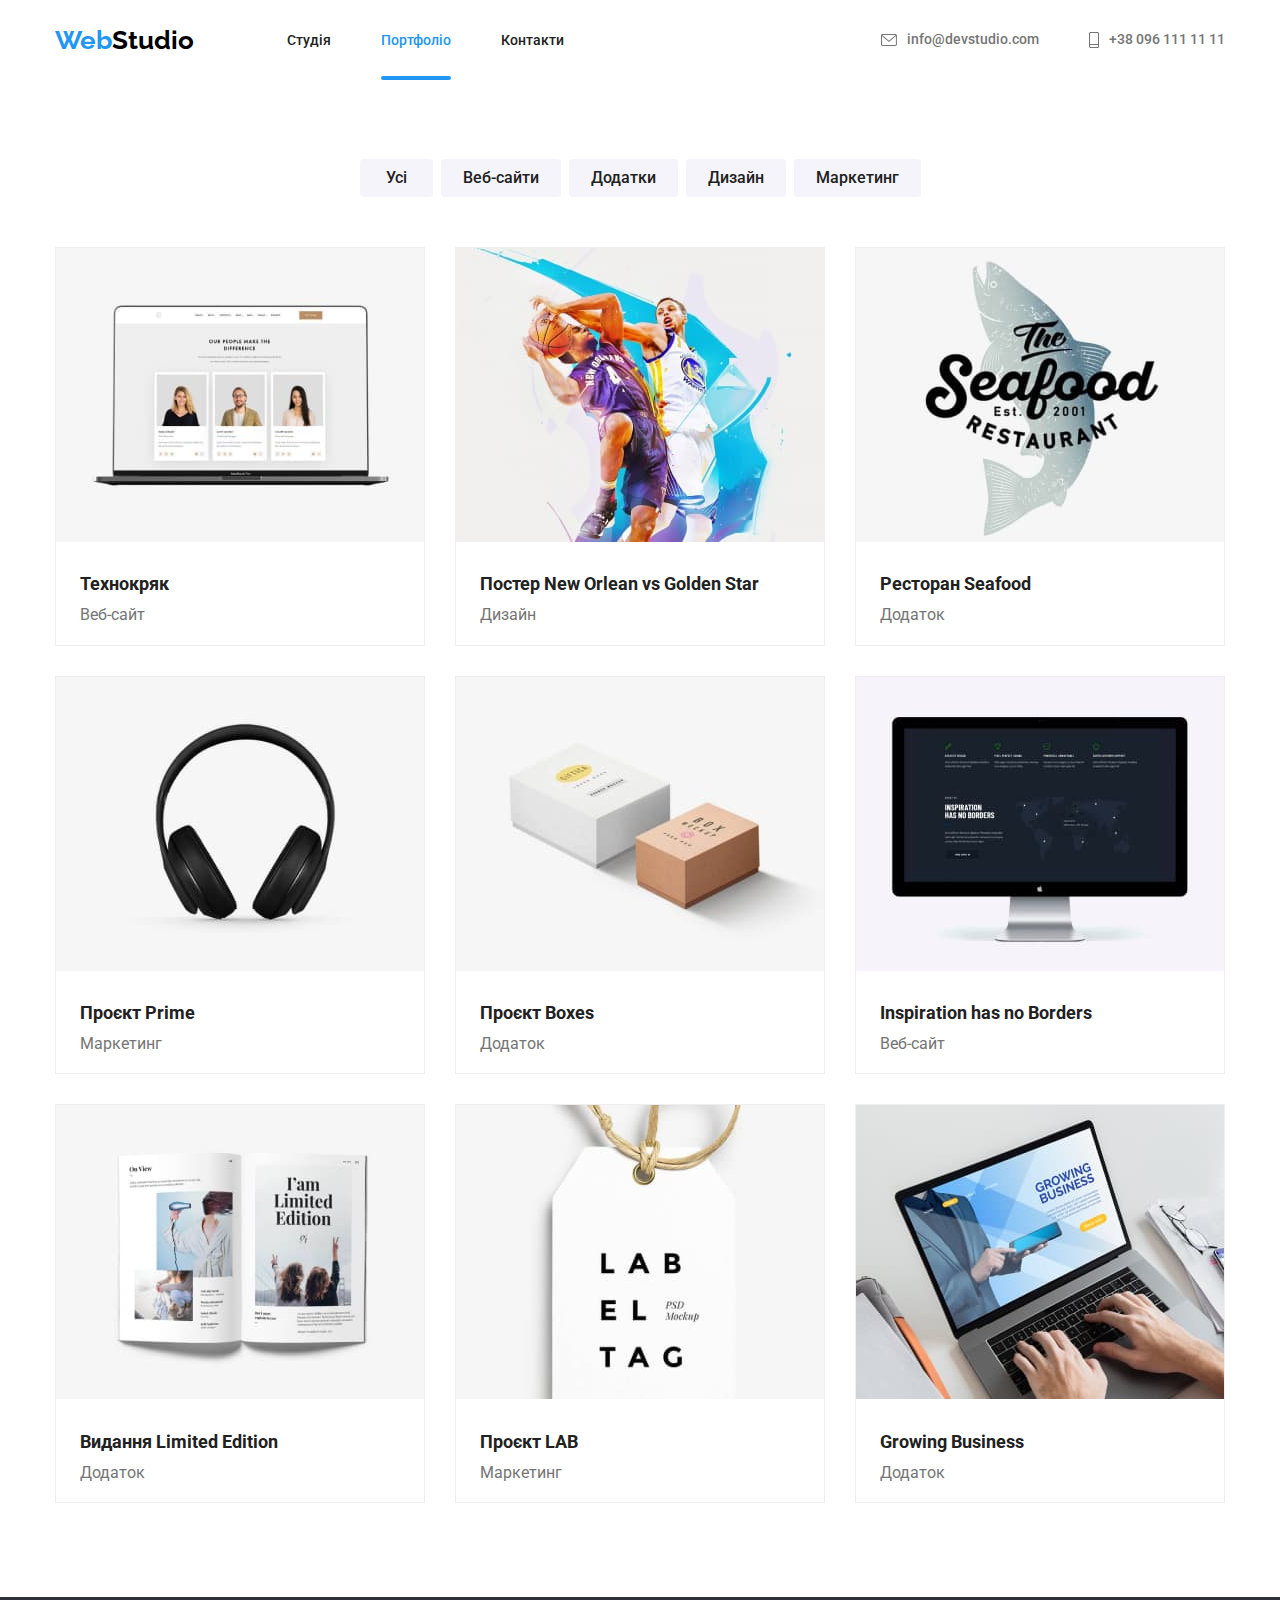
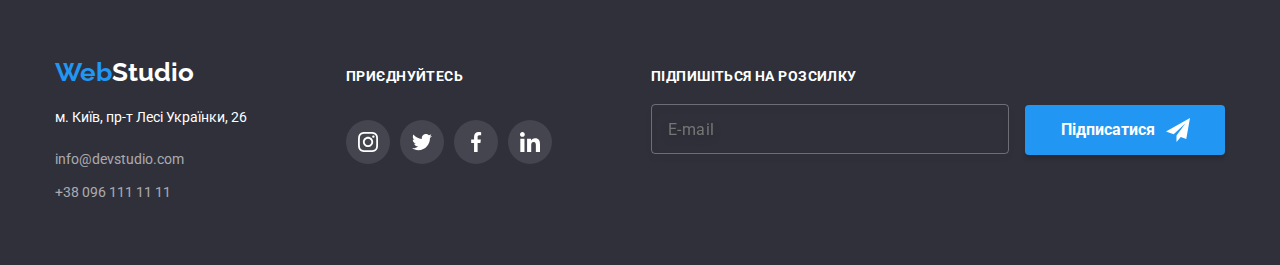
==== commit 5883d164: "fix" ====
--- a/portfolio.html
+++ b/portfolio.html
@@ -19,27 +19,27 @@
   <header class="page-header">
     <div class="container">
       <nav class="main-nav">
-        <a href="./index.html" class="main-nav__logo link">
+        <a href="./index.html" class="main-nav__logo">
           <p lang="en"><span>Web</span>Studio</p>
         </a>
         <ul class="site-nav ">
           <li class="site-nav__item"><a href="./index.html" class="site-nav__link link">
               Студія</a></li>
-          <li class="site-nav__item"><a href="./portfolio.html" class="site-nav__link current link">Портфоліо</a></li>
-          <li class="site-nav__item"> <a href="" class="site-nav__link link">Контакти</a></li>
+          <li class="site-nav__item"><a href="./portfolio.html" class="site-nav__link current">Портфоліо</a></li>
+          <li class="site-nav__item"> <a href="" class="site-nav__link">Контакти</a></li>
         </ul>
       </nav>
 
       <ul class="address-nav">
         <li class="address-nav__item">
-          <a href="mailto:info@devstudio.com" class="address-nav__link link">
+          <a href="mailto:info@devstudio.com" class="address-nav__link">
             <svg class="address-nav__mail">
               <use href="./images/sprite.svg#mail"></use>
             </svg>
             info@devstudio.com</a>
         </li>
         <li class="address-nav__item">
-          <a href="tel:+380961111111" class="address-nav__link link">
+          <a href="tel:+380961111111" class="address-nav__link">
             <svg class="address-nav__phone">
               <use href="./images/sprite.svg#phone"></use>
             </svg>
@@ -66,7 +66,7 @@
           <ul class="portfolio">
             <li class="portfolio__item">
 
-              <a class="portfolio__link link" href="">
+              <a class="portfolio__link" href="">
                 <div class="portfolio__popup">
                   <img src="./images/site121.jpg" alt="Технокряк" width="370">
                   <div class="portfolio__popup-text">
@@ -84,7 +84,7 @@
               </a>
             </li>
             <li class="portfolio__item">
-              <a class="portfolio__link link" href="">
+              <a class="portfolio__link" href="">
                 <div class="portfolio__popup">
                   <img src="./images/post122.jpg" alt="Постер New Orlean vs Golden Star" width="370">
                   <div class="portfolio__popup-text">
@@ -102,7 +102,7 @@
               </a>
             </li>
             <li class="portfolio__item">
-              <a class="portfolio__link link" href="">
+              <a class="portfolio__link" href="">
                 <div class="portfolio__popup">
                   <img src="./images/rest123.jpg" alt="Ресторан Seafood" width="370">
                   <div class="portfolio__popup-text">
@@ -120,7 +120,7 @@
               </a>
             </li>
             <li class="portfolio__item">
-              <a class="portfolio__link link" href="">
+              <a class="portfolio__link" href="">
                 <div class="portfolio__popup">
                   <img src="./images/proge124.jpg" alt="Проєкт Prime" width="370">
                   <div class="portfolio__popup-text">
@@ -138,7 +138,7 @@
               </a>
             </li>
             <li class="portfolio__item">
-              <a class="portfolio__link link" href="">
+              <a class="portfolio__link" href="">
                 <div class="portfolio__popup">
                   <img src="./images/proge225.jpg" alt="Проєкт Boxes" width="370">
                   <div class="portfolio__popup-text">
@@ -156,7 +156,7 @@
               </a>
             </li>
             <li class="portfolio__item">
-              <a class="portfolio__link link" href="">
+              <a class="portfolio__link" href="">
                 <div class="portfolio__popup">
                   <img src="./images/site226.jpg" alt="Inspiration has no Borders" width="370">
                   <div class="portfolio__popup-text">
@@ -174,7 +174,7 @@
               </a>
             </li>
             <li class="portfolio__item">
-              <a class="portfolio__link link" href="">
+              <a class="portfolio__link" href="">
                 <div class="portfolio__popup">
                   <img src="./images/book127.jpg" alt="Видання Limited Edition" width="370">
                   <div class="portfolio__popup-text">
@@ -192,7 +192,7 @@
               </a>
             </li>
             <li class="portfolio__item">
-              <a class="portfolio__link link" href="">
+              <a class="portfolio__link" href="">
                 <div class="portfolio__popup">
                   <img src="./images/proge328.jpg" alt="роєкт LAB" width="370">
 
@@ -211,7 +211,7 @@
               </a>
             </li>
             <li class="portfolio__item">
-              <a class="portfolio__link link" href="">
+              <a class="portfolio__link" href="">
                 <div class="portfolio__popup">
                   <img src="./images/app129.jpg" alt="Growing Business" width="370">
                   <div class="portfolio__popup-text">
@@ -242,12 +242,12 @@
     <div class="container ">
       <div class="holder">
         <div class="address">
-          <a href="./index.html" class="address__logo link"><span>Web</span>Studio</a>
+          <a href="./index.html" class="address__logo"><span>Web</span>Studio</a>
           <address class="address__list">
             <p>м. Київ, пр-т Лесі Українки, 26</p>
             <ul class="address__list">
-              <li><a href="mailto:info@devstudio.com" class="address__link link">info@devstudio.com</a></li>
-              <li><a href="tel:+380961111111" class="address__link link">+38 096 111 11 11</a></li>
+              <li><a href="mailto:info@devstudio.com" class="address__link">info@devstudio.com</a></li>
+              <li><a href="tel:+380961111111" class="address__link">+38 096 111 11 11</a></li>
             </ul>
           </address>
         </div>
--- a/css/main.min.css
+++ b/css/main.min.css
@@ -1 +1 @@
-body{background-color:#fff;color:#757575;font-family:"Roboto",sans-serif}h3,p{margin:0;padding:0}a{text-decoration:none;color:inherit}ul{padding:0;margin:0;list-style:none}.container{width:1200px;margin-left:auto;margin-right:auto;padding-left:15px;padding-right:15px}.section{margin-bottom:94px}.hide{position:absolute;width:1px;height:1px;margin:-1px;border:0;padding:0;white-space:nowrap;clip-path:inset(100%);clip:rect(0 0 0 0);overflow:hidden}.section-title{margin:0 0 50px;padding:0;font-weight:700;font-size:36px;line-height:1.16;text-align:center;color:#212121}.page-header .container{display:flex;align-items:center}.main-nav{display:flex;align-items:center}.main-nav__logo{font-family:"Raleway",sans-serif;font-weight:700;font-size:26px;line-height:1.19;color:#000}.main-nav__logo span{color:#2196f3}.site-nav{display:flex;margin-left:93px}.site-nav__link{position:relative;padding:32px 0 32px;font-weight:500;font-size:14px;line-height:1.14;color:#212121;transition:color 250ms cubic-bezier(0.4, 0, 0.2, 1)}.site-nav__link:hover,.site-nav__link:focus{color:#2196f3}.site-nav__link.current{color:#2196f3}.site-nav__link.current::after{position:absolute;content:"";width:100%;height:4px;left:0;bottom:0;border-radius:2px;background-color:#2196f3}.site-nav__item+.site-nav__item{margin-left:50px}.address-nav{display:flex;align-items:center;margin-left:auto}.address-nav__link{display:flex;align-items:center;padding:32px 0 32px;font-weight:500;font-size:14px;line-height:1.14;color:#757575;transition:color 250ms cubic-bezier(0.4, 0, 0.2, 1)}.address-nav__link:hover,.address-nav__link:focus{color:#2196f3}.address-nav__mail{width:16px;height:12px;margin-right:10px;align-items:center;fill:currentColor}.address-nav__phone{width:10px;height:16px;margin-right:10px;fill:currentColor}.address-nav__item+.address-nav__item{margin-left:50px}.deskription{padding-top:200px;margin-bottom:94px;text-align:center;background-color:#2f303a;height:600px;max-width:1600px;margin-left:auto;margin-right:auto;background-image:linear-gradient(to right, rgba(47, 48, 58, 0.4), rgba(47, 48, 58, 0.4)),url(../images/hero2.jpg);background-size:cover;background-repeat:no-repeat;background-position:center}.deskription__title{box-sizing:content-box;margin:0;font-weight:900;font-size:44px;line-height:1.36;text-align:center;letter-spacing:.06em;color:#fff;text-transform:uppercase}.deskription__button{display:inline-block;margin-top:30px;min-width:215px;border-radius:4px;padding:10px 32px;font-weight:700;font-size:16px;line-height:1.88;cursor:pointer;text-align:center;box-shadow:0px 4px 4px rgba(0,0,0,.15);border-color:rgba(0,0,0,0);color:#fff;background-color:#2196f3;transition:background-color 250ms cubic-bezier(0.4, 0, 0.2, 1)}.deskription__button:hover,.deskription__button:focus{background-color:#188ce8}.feature-list{display:flex;margin:0;padding:0;font-weight:400;font-size:14px;line-height:1.71;color:#757575}.feature-list__title{margin:30px 0 10px;font-weight:700;font-size:14px;line-height:1.14;color:#212121;text-transform:uppercase}.feature-list__item{width:270px}.feature-list__wrapper{display:flex;align-items:center;justify-content:center;height:120px;border-radius:4px;background-color:#f5f4fa}.feature-list__icon{width:70px;height:70px}.feature-list__item+.feature-list__item{margin-left:30px}.work{display:flex}.work__thumb{position:relative}.work__aside{position:absolute;width:100%;height:70px;bottom:0;left:0;font-weight:700;padding-top:27px;font-size:14px;line-height:1.14;text-align:center;letter-spacing:.03em;color:#fff;background-color:rgba(47,48,58,.8);text-transform:uppercase}.work__item+.work__item{margin-left:30px}.about{margin-bottom:0;padding-top:94px;padding-bottom:94px;background-color:#f5f4fa}.about-list{display:flex;font-weight:400;font-size:16px;line-height:1.18;text-align:center;color:#757575}.about-list__title{margin-bottom:10px;font-weight:500;font-size:16px;line-height:1.18;text-align:center;color:#212121}.about-list__item{display:flex;align-items:center;flex-direction:column;box-shadow:0px 1px 3px rgba(0,0,0,.12),0px 1px 1px rgba(0,0,0,.14),0px 2px 1px rgba(0,0,0,.2);border-radius:0px 0px 4px 4px;background-color:#fff}.about-list__about-wrapper{padding-top:30px;padding-bottom:16px}.about-list__item+.about-list__item{margin-left:30px}.social{display:flex;margin-bottom:30px}.social__list{display:flex;align-items:center;width:206px}.social__link{display:flex;align-items:center;justify-content:center;width:44px;height:44px;border-radius:50%;color:#afb1b8;transition:background-color 250ms cubic-bezier(0.4, 0, 0.2, 1),color 250ms cubic-bezier(0.4, 0, 0.2, 1)}.social__link:hover,.social__link:focus{color:#fff;background-color:#2196f3}.social__icon{width:20px;height:20px;fill:currentColor}.social__link--attach{display:flex;align-items:center;justify-content:center;width:44px;height:44px;border-radius:50%;background-color:rgba(255,255,255,.1);color:#fff;transition:background-color 250ms cubic-bezier(0.4, 0, 0.2, 1)}.social__link--attach:hover,.social__link--attach:focus{background-color:#2196f3}.social__items+.social__items{margin-left:10px}.client{margin-top:94px;margin-bottom:94px}.client__list{display:flex}.client__item{display:flex;align-items:center;justify-content:center;margin:0}.client__link{display:inline-flex;align-items:center;height:92px;width:170px;border:1px solid;border-radius:4px;color:#afb1b8;transition:color 250ms cubic-bezier(0.4, 0, 0.2, 1)}.client__link:hover,.client__link:focus{color:#2196f3}.client__icon{width:170px;height:60px;margin:0;padding:0;fill:currentColor;list-style:none}.client__item+.client__item{margin-left:30px}.footer{padding-top:60px;padding-bottom:60px;background-color:#2f303a}.holder{display:flex;align-items:baseline;justify-content:space-between}.address__logo{display:inline-block;font-family:"Raleway",sans-serif;font-weight:700;font-size:26px;line-height:1.19;color:#fff}.address__logo span{color:#2196f3}.address__list{margin-top:20px;font-weight:400;font-size:14px;line-height:1.71;font-style:normal;color:#fff}.address__list p{margin:9px 0 0 0}.address__link{color:rgba(255,255,255,.6)}.address__list{display:flex;flex-direction:column;margin-top:9px;gap:9px;font-weight:400;font-size:14px;line-height:1.71;font-style:normal}.address__link{color:rgba(255,255,255,.6);transition:color 250ms cubic-bezier(0.4, 0, 0.2, 1)}.address__link:hover,.address__link:focus{color:#2196f3}.address__item{margin-top:9px}.attach-title{margin-top:0;margin-bottom:20px;font-weight:700;font-size:14px;line-height:16px;letter-spacing:.03em;text-transform:uppercase;color:#fff}.telegram__input{display:inline-block;align-items:center;width:358px;height:50px;background-color:rgba(0,0,0,0);padding-top:15px;padding-left:16px;padding-bottom:15px;margin-right:12px;border-radius:4px;font-weight:400;font-size:16px;line-height:1.25;letter-spacing:.03em;color:rgba(255,255,255,.6);border:1px solid rgba(255,255,255,.3);filter:drop-shadow(0px 4px 4px rgba(0, 0, 0, 0.15));outline:rgba(0,0,0,0)}.telegram__input:focus{border-color:rgba(255,255,255,.6)}.telegram__btn{display:inline-flex;align-items:center;justify-content:space-around;min-width:200px;height:50px;padding:10px 28px;font-weight:700;font-size:16px;line-height:1.88;cursor:pointer;text-align:left;box-shadow:0px 4px 4px rgba(0,0,0,.15);border-radius:4px;border-color:rgba(0,0,0,0);color:#fff;background-color:#2196f3;transition:background-color 250ms cubic-bezier(0.4, 0, 0.2, 1)}.telegram__btn:hover,.telegram__btn:focus{background-color:#188ce8}.telegram__icon{width:24px;height:24px;fill:currentColor}.portfolio-box{padding-top:79px;padding-bottom:94px}.portfolio{display:flex;flex-wrap:wrap;gap:30px}.portfolio p{margin-top:4px}.portfolio__wrapper{padding-left:24px;padding-top:20px;padding-bottom:20px;font-size:16px}.portfolio__title{font-weight:700;font-size:18px;line-height:2;color:#212121}.portfolio__item{width:370px;border:1px solid #eee}.portfolio__item:nth-child(3n){margin-right:0}.portfolio__item:nth-last-child(-n+3){margin-bottom:0}.portfolio__link{display:block;box-shadow:none;transition:box-shadow 250ms cubic-bezier(0.4, 0, 0.2, 1)}.portfolio__link:hover,.portfolio__link:focus{border:0;box-shadow:0px 1px 1px rgba(0,0,0,.12),0px 4px 4px rgba(0,0,0,.06),1px 4px 6px rgba(0,0,0,.16)}.portfolio__link:hover .portfolio__popup-text,.portfolio__link:focus .portfolio__popup-text{transform:translateY(0)}.portfolio__popup{position:relative;overflow:hidden}.portfolio__popup-text{position:absolute;display:inline-block;width:100%;height:100%;top:0;left:0;margin-left:auto;margin-right:auto;color:#fff;background-color:rgba(33,150,243,.9);transform:translateY(140%);transition:transform 250ms cubic-bezier(0.4, 0, 0.2, 1)}.portfolio__popup-text p{margin:63px 24px;font-weight:400;font-size:18px;line-height:1.56;letter-spacing:.03em}.filter{display:flex;align-items:center;justify-content:center;margin-bottom:50px}.filter__btn{display:inline-block;min-width:73px;padding:6px 22px;font-weight:500;font-size:16px;line-height:1.62;text-align:center;cursor:pointer;border-radius:4px;border:rgba(0,0,0,0);color:#212121;background-color:#f5f4fa;transition:background-color 250ms cubic-bezier(0.4, 0, 0.2, 1)}.filter__btn:hover,.filter__btn:focus{color:#fff;background-color:#2196f3;box-shadow:0px 3px 1px rgba(0,0,0,.1),0px 1px 2px rgba(0,0,0,.08),0px 2px 2px rgba(0,0,0,.12)}.filter__item+.filter__item{margin-left:8px}.backdrop{position:fixed;top:0;left:0;width:100%;height:100%;background-color:rgba(0,0,0,.2);transition:opacity 250ms cubic-bezier(0.4, 0, 0.2, 1),visibility 250ms cubic-bezier(0.4, 0, 0.2, 1);opacity:1}.backdrop.is-hidden{opacity:0;pointer-events:none;visibility:hidden}.modal{position:relative;width:528px;height:581px;left:50%;top:50%;background-color:#fff;box-shadow:0px 1px 3px rgba(0,0,0,.12),0px 1px 1px rgba(0,0,0,.14),0px 2px 1px rgba(0,0,0,.2);border-radius:4px;transform:translate(-50%, -50%);transition:opacity 250ms cubic-bezier(0.4, 0, 0.2, 1);opacity:1;visibility:visible}.modal__btn{display:flex;align-items:center;position:fixed;justify-items:center;top:8px;right:8px;width:30px;height:30px;border-color:rgba(0,0,0,.1);border-radius:50%;background-color:#fff;cursor:pointer;transition:color 250ms cubic-bezier(0.4, 0, 0.2, 1)}.modal__btn:hover,.modal__btn:focus{color:#2196f3}.modal__icon{width:30px;height:30px;list-style:none;fill:currentColor}.modal-form{display:flex;align-items:center;flex-direction:column;padding:40px;font-weight:400;font-size:12px;line-height:1.16;letter-spacing:.01em;color:#757575}.modal-form h2{margin-top:0;margin-bottom:12px;padding:0;font-weight:700;font-size:20px;line-height:1.15;text-align:center;letter-spacing:.03em;color:#212121}.modal-form__fild{position:relative;display:flex;flex-direction:column;margin-bottom:10px}.modal-form__input{width:448px;height:40px;margin-top:4px;padding-left:42px;border:1px solid rgba(33,33,33,.2);border-radius:4px;font-size:14px;transition:border-color 250ms cubic-bezier(0.4, 0, 0.2, 1)}.modal-form__input:focus{outline:none;border-color:#2196f3}.modal-form__icon{position:absolute;display:inline-block;width:18px;height:18px;bottom:11px;left:12px;list-style:none;fill:currentColor;transition:color 250ms cubic-bezier(0.4, 0, 0.2, 1)}.modal-form__input:focus+.modal-form__icon{color:#188ce8}.modal-form__comment{display:flex;flex-direction:column;margin:0}.modal-form__comment::placeholder{font-weight:400;font-size:12px;line-height:1.16;letter-spacing:.01em;color:rgba(117,117,117,.5)}.modal-form__comment textarea{margin-top:4px;padding:12px 16px;width:448px;height:120px;border:1px solid rgba(33,33,33,.2);border-radius:4px;resize:none;transition:border-color 250ms cubic-bezier(0.4, 0, 0.2, 1)}.modal-form__comment textarea:focus{outline:none;border-color:#2196f3}.politic{display:inline-flex;margin-top:20px;margin-bottom:30px;font-weight:400;font-size:14px;line-height:1.71;letter-spacing:.03em;color:#757575}.politic a{margin-left:4px;color:#2196f3;text-underline-position:under}.politic__label{display:flex;align-items:center;cursor:pointer}.politic__checkbox{appearance:none;position:absolute}.politic__icon{display:inline-block;width:16px;height:15px;margin-right:7px;border:2px solid #212121;border-radius:2px}.politic__checkbox:checked+.politic__icon{padding-top:1px;background-color:#2196f3;background-image:url(../images/Vector.svg);background-repeat:no-repeat;background-size:contain;background-origin:content-box;border-color:#2196f3}.form-button{display:inline-block;min-width:200px;padding:10px 52px;font-weight:700;font-size:16px;line-height:1.88;letter-spacing:.06em;text-align:center;box-shadow:0px 4px 4px rgba(0,0,0,.15);border-radius:4px;border-color:rgba(0,0,0,0);color:#fff;background-color:#2196f3;cursor:pointer;transition:background-color 250ms cubic-bezier(0.4, 0, 0.2, 1)}.form-button:hover,.form-button:focus{background-color:#188ce8}/*# sourceMappingURL=main.min.css.map */+body{background-color:#fff;color:#757575;font-family:"Roboto",sans-serif}h3,p{margin:0;padding:0}a{text-decoration:none;color:inherit}ul{padding:0;margin:0;list-style:none}.container{width:1200px;margin-left:auto;margin-right:auto;padding-left:15px;padding-right:15px}.hide{position:absolute;width:1px;height:1px;margin:-1px;border:0;padding:0;white-space:nowrap;clip-path:inset(100%);clip:rect(0 0 0 0);overflow:hidden}.section-title{margin:0 0 50px;padding:0;font-weight:700;font-size:36px;line-height:1.16;text-align:center;color:#212121}.page-header .container{display:flex;align-items:center}.main-nav{display:flex;align-items:center}.main-nav__logo{font-family:"Raleway",sans-serif;font-weight:700;font-size:26px;line-height:1.19;color:#000}.main-nav__logo span{color:#2196f3}.site-nav{display:flex;margin-left:93px}.site-nav__link{position:relative;padding:32px 0 32px;font-weight:500;font-size:14px;line-height:1.14;color:#212121;transition:color 250ms cubic-bezier(0.4, 0, 0.2, 1)}.site-nav__link:hover,.site-nav__link:focus{color:#2196f3}.site-nav__link.current{color:#2196f3}.site-nav__link.current::after{position:absolute;content:"";width:100%;height:4px;left:0;bottom:0;border-radius:2px;background-color:#2196f3}.site-nav__item+.site-nav__item{margin-left:50px}.address-nav{display:flex;align-items:center;margin-left:auto}.address-nav__link{display:flex;align-items:center;padding:32px 0 32px;font-weight:500;font-size:14px;line-height:1.14;color:#757575;transition:color 250ms cubic-bezier(0.4, 0, 0.2, 1)}.address-nav__link:hover,.address-nav__link:focus{color:#2196f3}.address-nav__mail{width:16px;height:12px;margin-right:10px;align-items:center;fill:currentColor}.address-nav__phone{width:10px;height:16px;margin-right:10px;fill:currentColor}.address-nav__item+.address-nav__item{margin-left:50px}.deskription{padding-top:200px;text-align:center;background-color:#2f303a;height:600px;max-width:1600px;margin-left:auto;margin-right:auto;background-image:linear-gradient(to right, rgba(47, 48, 58, 0.4), rgba(47, 48, 58, 0.4)),url(../images/hero2.jpg);background-size:cover;background-repeat:no-repeat;background-position:center}.deskription__title{box-sizing:content-box;margin:0;font-weight:900;font-size:44px;line-height:1.36;text-align:center;letter-spacing:.06em;color:#fff;text-transform:uppercase}.deskription__button{display:inline-block;margin-top:30px;min-width:215px;border-radius:4px;padding:10px 32px;font-weight:700;font-size:16px;line-height:1.88;cursor:pointer;text-align:center;box-shadow:0px 4px 4px rgba(0,0,0,.15);border-color:rgba(0,0,0,0);color:#fff;background-color:#2196f3;transition:background-color 250ms cubic-bezier(0.4, 0, 0.2, 1)}.deskription__button:hover,.deskription__button:focus{background-color:#188ce8}.feature{padding-top:94px}.feature__list{display:flex;margin:0;padding:0;font-weight:400;font-size:14px;line-height:1.71;color:#757575}.feature__title{margin:30px 0 10px;font-weight:700;font-size:14px;line-height:1.14;color:#212121;text-transform:uppercase}.feature__item{width:270px}.feature__wrapper{display:flex;align-items:center;justify-content:center;height:120px;border-radius:4px;background-color:#f5f4fa}.feature__icon{width:70px;height:70px}.feature__item+.feature__item{margin-left:30px}.work{padding-top:94px}.work__list{display:flex}.work__thumb{position:relative}.work__aside{position:absolute;width:100%;height:70px;bottom:0;left:0;font-weight:700;padding-top:27px;font-size:14px;line-height:1.14;text-align:center;letter-spacing:.03em;color:#fff;background-color:rgba(47,48,58,.8);text-transform:uppercase}.work__item+.work__item{margin-left:30px}.about{margin-bottom:0;padding-top:94px;padding-bottom:94px;background-color:#f5f4fa}.about__list{display:flex;font-weight:400;font-size:16px;line-height:1.18;text-align:center;color:#757575}.about__title{margin-bottom:10px;font-weight:500;font-size:16px;line-height:1.18;text-align:center;color:#212121}.about__item{display:flex;align-items:center;flex-direction:column;box-shadow:0px 1px 3px rgba(0,0,0,.12),0px 1px 1px rgba(0,0,0,.14),0px 2px 1px rgba(0,0,0,.2);border-radius:0px 0px 4px 4px;background-color:#fff}.about__wrapper{padding-top:30px;padding-bottom:30px}.about__item+.about__item{margin-left:30px}.social{display:flex}.social__list{display:flex;align-items:center;width:206px;margin-top:16px}.social__link{display:flex;align-items:center;justify-content:center;width:44px;height:44px;border-radius:50%;color:#afb1b8;transition:background-color 250ms cubic-bezier(0.4, 0, 0.2, 1),color 250ms cubic-bezier(0.4, 0, 0.2, 1)}.social__link:hover,.social__link:focus{color:#fff;background-color:#2196f3}.social__icon{width:20px;height:20px;fill:currentColor}.social__link--attach{display:flex;align-items:center;justify-content:center;width:44px;height:44px;border-radius:50%;background-color:rgba(255,255,255,.1);color:#fff;transition:background-color 250ms cubic-bezier(0.4, 0, 0.2, 1)}.social__link--attach:hover,.social__link--attach:focus{background-color:#2196f3}.social__items+.social__items{margin-left:10px}.client{padding-top:94px;padding-bottom:94px}.client__list{display:flex}.client__item{display:flex;align-items:center;justify-content:center;margin:0}.client__link{display:inline-flex;align-items:center;height:92px;width:170px;border:1px solid;border-radius:4px;color:#afb1b8;transition:color 250ms cubic-bezier(0.4, 0, 0.2, 1)}.client__link:hover,.client__link:focus{color:#2196f3}.client__icon{width:170px;height:60px;margin:0;padding:0;fill:currentColor;list-style:none}.client__item+.client__item{margin-left:30px}.footer{padding-top:60px;padding-bottom:60px;background-color:#2f303a}.holder{display:flex;align-items:baseline;justify-content:space-between}.address__logo{display:inline-block;font-family:"Raleway",sans-serif;font-weight:700;font-size:26px;line-height:1.19;color:#fff}.address__logo span{color:#2196f3}.address__list{margin-top:20px;font-weight:400;font-size:14px;line-height:1.71;font-style:normal;color:#fff}.address__list p{margin:9px 0 0 0}.address__link{color:rgba(255,255,255,.6)}.address__list{display:flex;flex-direction:column;margin-top:9px;gap:9px;font-weight:400;font-size:14px;line-height:1.71;font-style:normal}.address__link{color:rgba(255,255,255,.6);transition:color 250ms cubic-bezier(0.4, 0, 0.2, 1)}.address__link:hover,.address__link:focus{color:#2196f3}.address__item{margin-top:9px}.attach-title{margin-top:0;margin-bottom:20px;font-weight:700;font-size:14px;line-height:16px;letter-spacing:.03em;text-transform:uppercase;color:#fff}.telegram__input{display:inline-block;align-items:center;width:358px;height:50px;background-color:rgba(0,0,0,0);padding-top:15px;padding-left:16px;padding-bottom:15px;margin-right:12px;border-radius:4px;font-weight:400;font-size:16px;line-height:1.25;letter-spacing:.03em;color:rgba(255,255,255,.6);border:1px solid rgba(255,255,255,.3);filter:drop-shadow(0px 4px 4px rgba(0, 0, 0, 0.15));outline:rgba(0,0,0,0)}.telegram__input:focus{border-color:rgba(255,255,255,.6)}.telegram__btn{display:inline-flex;align-items:center;justify-content:space-around;min-width:200px;height:50px;padding:10px 28px;font-weight:700;font-size:16px;line-height:1.88;cursor:pointer;text-align:left;box-shadow:0px 4px 4px rgba(0,0,0,.15);border-radius:4px;border-color:rgba(0,0,0,0);color:#fff;background-color:#2196f3;transition:background-color 250ms cubic-bezier(0.4, 0, 0.2, 1)}.telegram__btn:hover,.telegram__btn:focus{background-color:#188ce8}.telegram__icon{width:24px;height:24px;fill:currentColor}.portfolio-box{padding-top:79px;padding-bottom:94px}.portfolio{display:flex;flex-wrap:wrap;gap:30px}.portfolio p{margin-top:4px}.portfolio__wrapper{padding-left:24px;padding-top:20px;padding-bottom:20px;font-size:16px}.portfolio__title{font-weight:700;font-size:18px;line-height:2;color:#212121}.portfolio__item{width:370px;border:1px solid #eee}.portfolio__item:nth-child(3n){margin-right:0}.portfolio__item:nth-last-child(-n+3){margin-bottom:0}.portfolio__link{display:block;box-shadow:none;transition:box-shadow 250ms cubic-bezier(0.4, 0, 0.2, 1)}.portfolio__link:hover,.portfolio__link:focus{border:0;box-shadow:0px 1px 1px rgba(0,0,0,.12),0px 4px 4px rgba(0,0,0,.06),1px 4px 6px rgba(0,0,0,.16)}.portfolio__link:hover .portfolio__popup-text,.portfolio__link:focus .portfolio__popup-text{transform:translateY(0)}.portfolio__popup{position:relative;overflow:hidden}.portfolio__popup-text{position:absolute;display:inline-block;width:100%;height:100%;top:0;left:0;margin-left:auto;margin-right:auto;color:#fff;background-color:rgba(33,150,243,.9);transform:translateY(140%);transition:transform 250ms cubic-bezier(0.4, 0, 0.2, 1)}.portfolio__popup-text p{margin:63px 24px;font-weight:400;font-size:18px;line-height:1.56;letter-spacing:.03em}.filter{display:flex;align-items:center;justify-content:center;margin-bottom:50px}.filter__btn{display:inline-block;min-width:73px;padding:6px 22px;font-weight:500;font-size:16px;line-height:1.62;text-align:center;cursor:pointer;border-radius:4px;border:rgba(0,0,0,0);color:#212121;background-color:#f5f4fa;transition:background-color 250ms cubic-bezier(0.4, 0, 0.2, 1)}.filter__btn:hover,.filter__btn:focus{color:#fff;background-color:#2196f3;box-shadow:0px 3px 1px rgba(0,0,0,.1),0px 1px 2px rgba(0,0,0,.08),0px 2px 2px rgba(0,0,0,.12)}.filter__item+.filter__item{margin-left:8px}.backdrop{position:fixed;top:0;left:0;width:100%;height:100%;background-color:rgba(0,0,0,.2);transition:opacity 250ms cubic-bezier(0.4, 0, 0.2, 1),visibility 250ms cubic-bezier(0.4, 0, 0.2, 1);opacity:1}.backdrop.is-hidden{opacity:0;pointer-events:none;visibility:hidden}.modal{position:relative;width:528px;height:581px;left:50%;top:50%;background-color:#fff;box-shadow:0px 1px 3px rgba(0,0,0,.12),0px 1px 1px rgba(0,0,0,.14),0px 2px 1px rgba(0,0,0,.2);border-radius:4px;transform:translate(-50%, -50%);transition:opacity 250ms cubic-bezier(0.4, 0, 0.2, 1);opacity:1;visibility:visible}.modal__btn{display:flex;align-items:center;position:fixed;justify-items:center;top:8px;right:8px;width:30px;height:30px;border-color:rgba(0,0,0,.1);border-radius:50%;background-color:#fff;cursor:pointer;transition:color 250ms cubic-bezier(0.4, 0, 0.2, 1)}.modal__btn:hover,.modal__btn:focus{color:#2196f3}.modal__icon{width:30px;height:30px;list-style:none;fill:currentColor}.modal-form{display:flex;align-items:center;flex-direction:column;padding:40px;font-weight:400;font-size:12px;line-height:1.16;letter-spacing:.01em;color:#757575}.modal-form h2{margin-top:0;margin-bottom:12px;padding:0;font-weight:700;font-size:20px;line-height:1.15;text-align:center;letter-spacing:.03em;color:#212121}.modal-form__fild{position:relative;display:flex;flex-direction:column;margin-bottom:10px}.modal-form__input{width:448px;height:40px;margin-top:4px;padding-left:42px;border:1px solid rgba(33,33,33,.2);border-radius:4px;font-size:14px;transition:border-color 250ms cubic-bezier(0.4, 0, 0.2, 1)}.modal-form__input:focus{outline:none;border-color:#2196f3}.modal-form__icon{position:absolute;display:inline-block;width:18px;height:18px;bottom:11px;left:12px;list-style:none;fill:currentColor;transition:color 250ms cubic-bezier(0.4, 0, 0.2, 1)}.modal-form__input:focus+.modal-form__icon{color:#188ce8}.modal-form__comment{display:flex;flex-direction:column;margin:0}.modal-form__comment::placeholder{font-weight:400;font-size:12px;line-height:1.16;letter-spacing:.01em;color:rgba(117,117,117,.5)}.modal-form__comment textarea{margin-top:4px;padding:12px 16px;width:448px;height:120px;border:1px solid rgba(33,33,33,.2);border-radius:4px;resize:none;transition:border-color 250ms cubic-bezier(0.4, 0, 0.2, 1)}.modal-form__comment textarea:focus{outline:none;border-color:#2196f3}.politic{display:inline-flex;margin-top:20px;margin-bottom:30px;font-weight:400;font-size:14px;line-height:1.71;letter-spacing:.03em;color:#757575}.politic a{margin-left:4px;color:#2196f3;text-underline-position:under}.politic__label{display:flex;align-items:center;cursor:pointer}.politic__checkbox{appearance:none;position:absolute}.politic__icon{display:inline-block;width:16px;height:15px;margin-right:7px;border:2px solid #212121;border-radius:2px}.politic__checkbox:checked+.politic__icon{padding-top:1px;background-color:#2196f3;background-image:url(../images/Vector.svg);background-repeat:no-repeat;background-size:contain;background-origin:content-box;border-color:#2196f3}.form-button{display:inline-block;min-width:200px;padding:10px 52px;font-weight:700;font-size:16px;line-height:1.88;letter-spacing:.06em;text-align:center;box-shadow:0px 4px 4px rgba(0,0,0,.15);border-radius:4px;border-color:rgba(0,0,0,0);color:#fff;background-color:#2196f3;cursor:pointer;transition:background-color 250ms cubic-bezier(0.4, 0, 0.2, 1)}.form-button:hover,.form-button:focus{background-color:#188ce8}/*# sourceMappingURL=main.min.css.map */